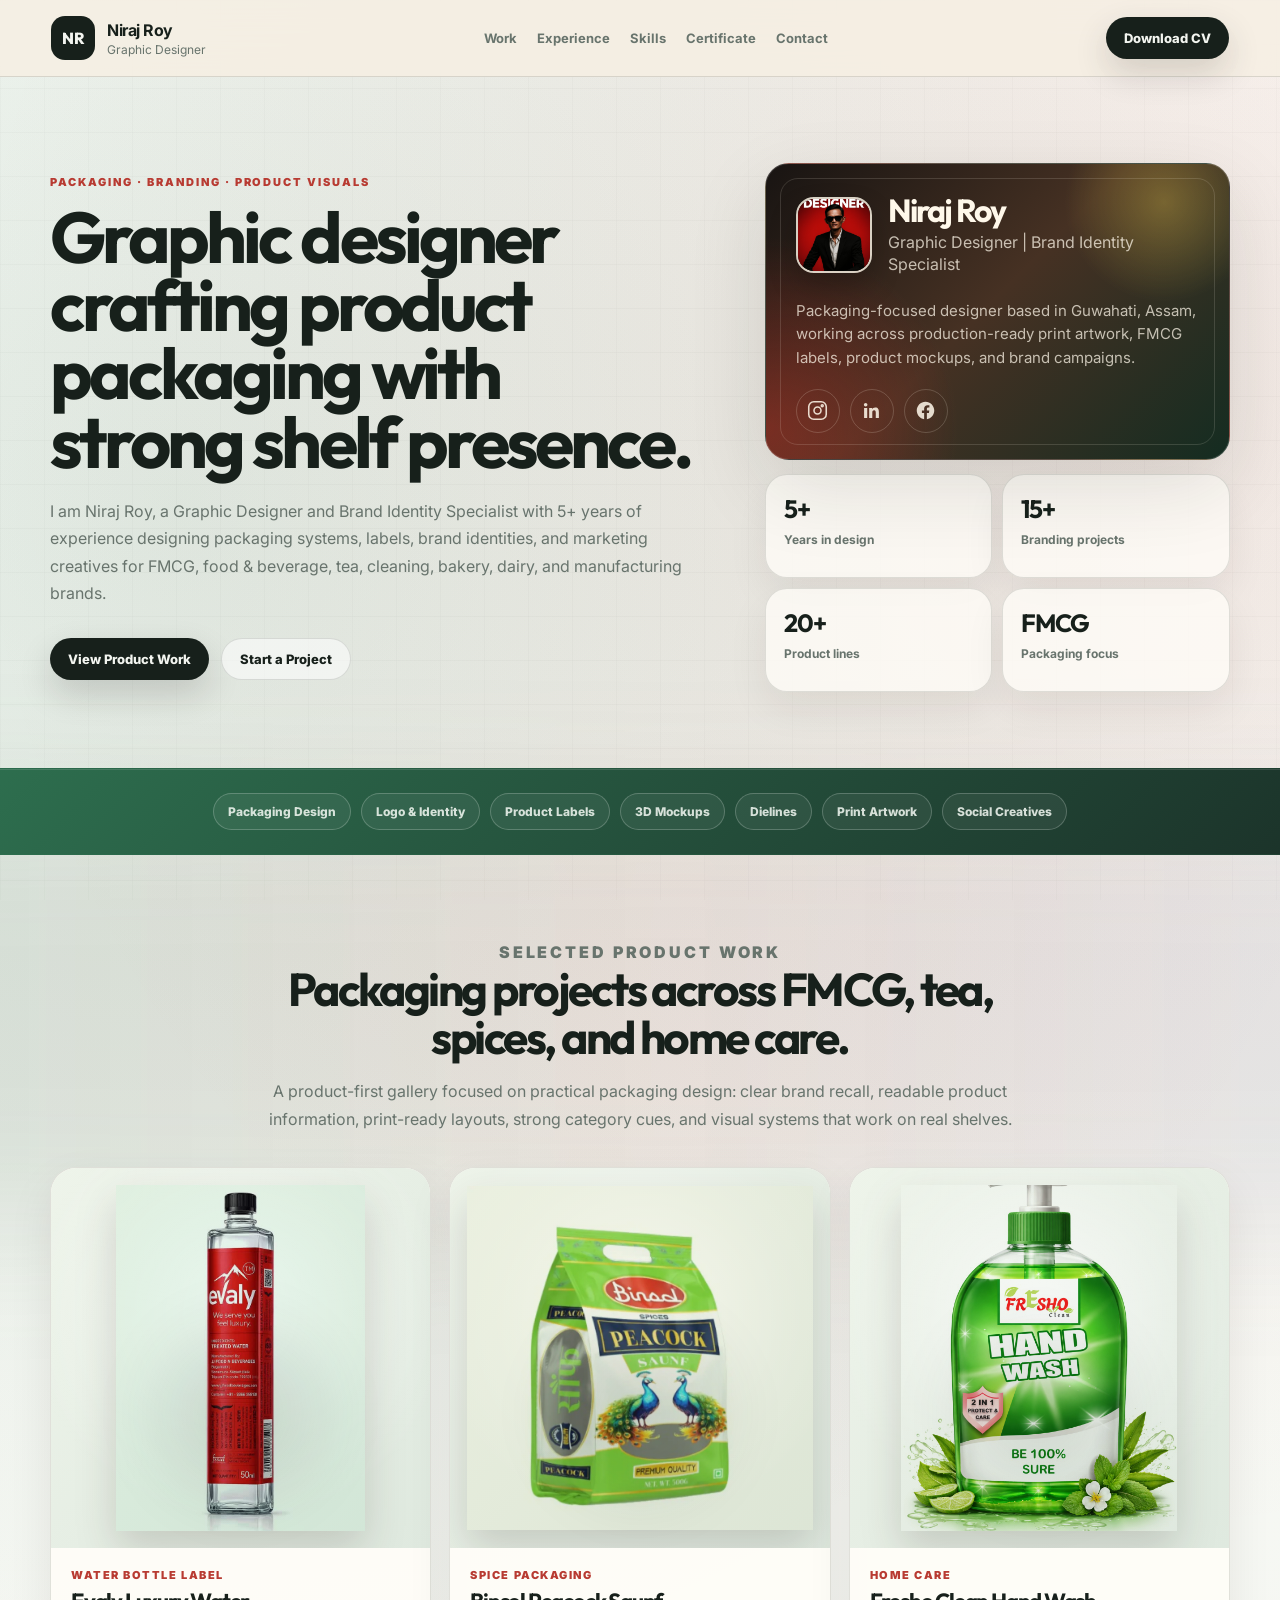
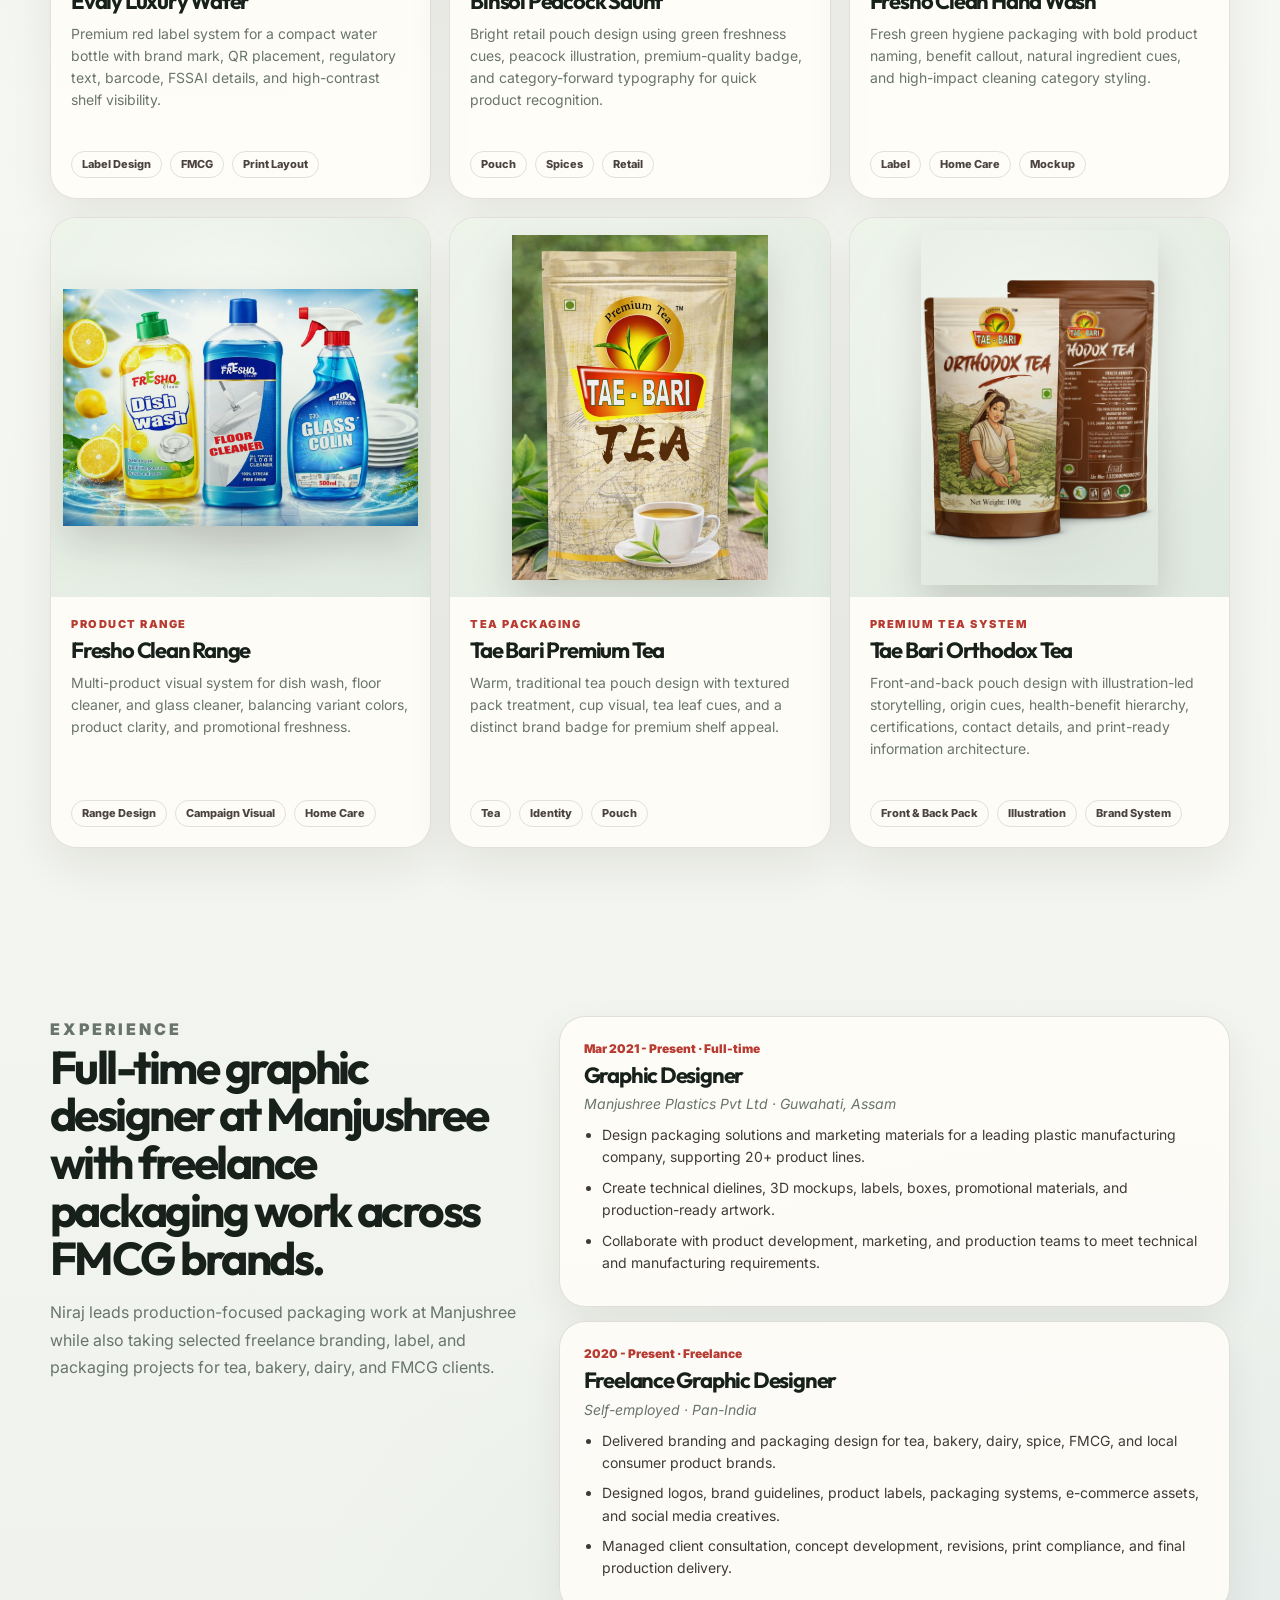
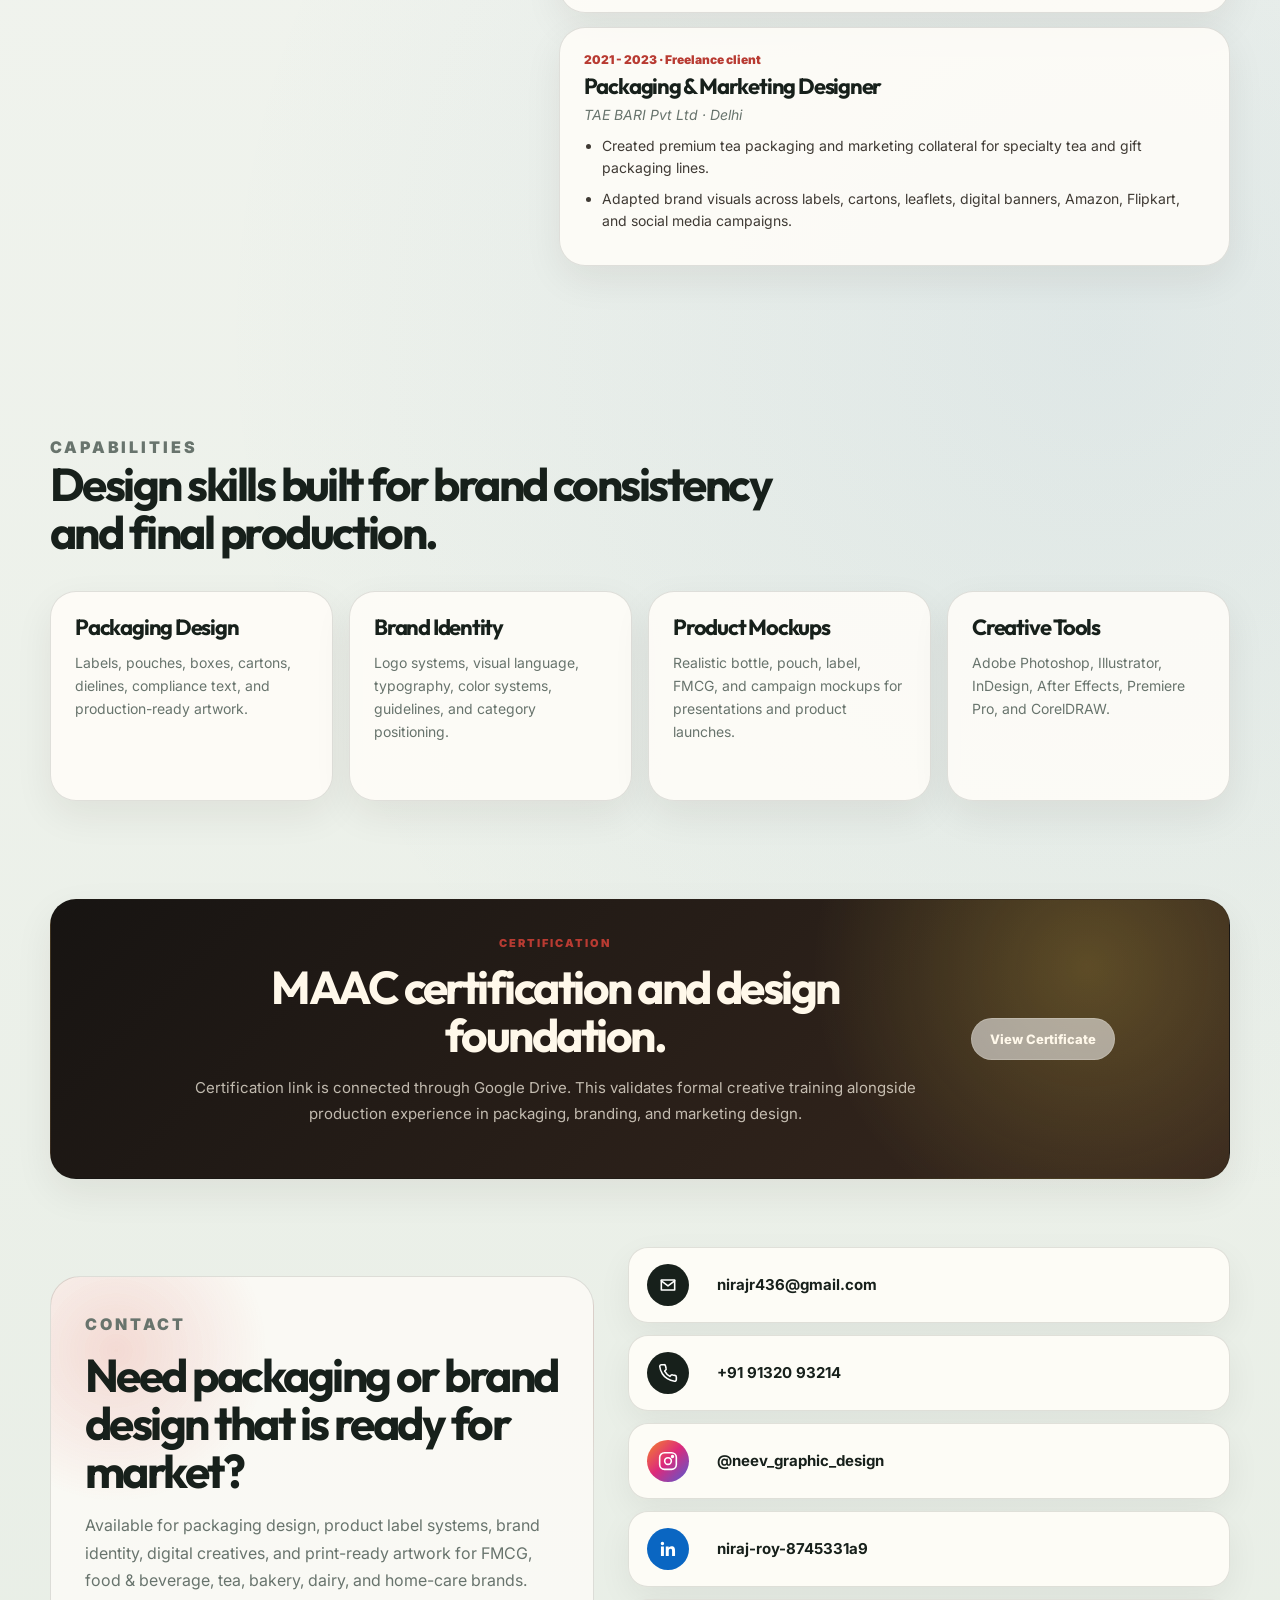
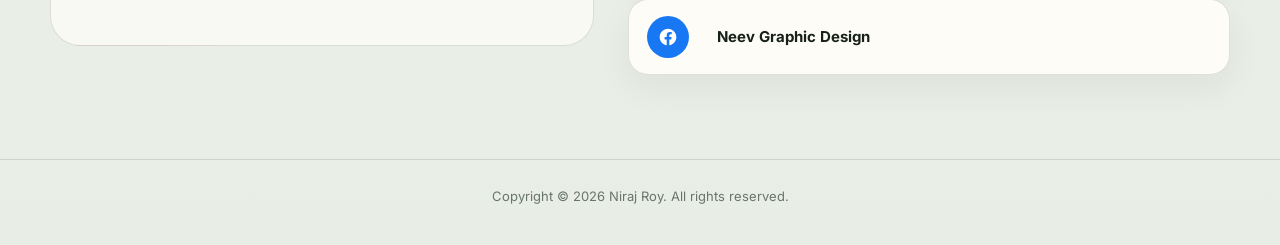
==== index.html @ 6f4f05d2 "Initial portfolio site" ====
<!DOCTYPE html>
<html lang="en">
  <head>
    <meta charset="UTF-8" />
    <meta name="viewport" content="width=device-width, initial-scale=1.0" />
    <meta
      name="description"
      content="Portfolio of Niraj Roy, a graphic designer and brand identity specialist creating packaging, FMCG labels, product mockups, and marketing collateral."
    />
    <title>Niraj Roy | Graphic Designer & Brand Identity Specialist</title>
    <link rel="preconnect" href="https://fonts.googleapis.com" />
    <link rel="preconnect" href="https://fonts.gstatic.com" crossorigin />
    <link
      href="https://fonts.googleapis.com/css2?family=Inter:wght@400;500;600;700;800&family=Outfit:wght@600;700;800&display=swap"
      rel="stylesheet"
    />
    <link rel="stylesheet" href="styles.css" />
  </head>
  <body>
    <header class="site-header">
      <a class="brand" href="#home" aria-label="Niraj Roy home">
        <span>NR</span>
        <div>
          <strong>Niraj Roy</strong>
          <small>Graphic Designer</small>
        </div>
      </a>
      <nav aria-label="Primary navigation">
        <a href="#work">Work</a>
        <a href="#experience">Experience</a>
        <a href="#skills">Skills</a>
        <a href="#certificate">Certificate</a>
        <a href="#contact">Contact</a>
      </nav>
      <a class="header-cta" href="/Niraj_Roy_Resume.pdf" download>Download CV</a>
    </header>

    <main>
      <section id="home" class="hero section-shell">
        <div class="hero-copy reveal">
          <p class="eyebrow">Packaging · Branding · Product Visuals</p>
          <h1>Graphic designer crafting product packaging with strong shelf presence.</h1>
          <p class="hero-text">
            I am Niraj Roy, a Graphic Designer and Brand Identity Specialist with 5+ years of experience designing
            packaging systems, labels, brand identities, and marketing creatives for FMCG, food & beverage, tea,
            cleaning, bakery, dairy, and manufacturing brands.
          </p>
          <div class="hero-actions">
            <a class="primary-btn" href="#work">View Product Work</a>
            <a class="secondary-btn" href="mailto:nirajr436@gmail.com">Start a Project</a>
          </div>
        </div>

        <aside class="hero-panel reveal delay-1" aria-label="Designer summary">
          <div class="profile-card">
            <div class="profile-top">
              <img class="profile-avatar" src="/assets/niraj-roy-profile.jpg" alt="Niraj Roy" />
              <div>
                <h2>Niraj Roy</h2>
                <p>Graphic Designer | Brand Identity Specialist</p>
              </div>
            </div>
            <div class="profile-note">
              Packaging-focused designer based in Guwahati, Assam, working across production-ready print artwork,
              FMCG labels, product mockups, and brand campaigns.
            </div>
            <div class="social-row">
              <a href="https://www.instagram.com/neev_graphic_design/" target="_blank" rel="noreferrer" aria-label="Instagram">
                <svg class="brand-mark instagram-mark" viewBox="0 0 24 24" aria-hidden="true">
                  <path d="M7.8 2h8.4A5.8 5.8 0 0 1 22 7.8v8.4a5.8 5.8 0 0 1-5.8 5.8H7.8A5.8 5.8 0 0 1 2 16.2V7.8A5.8 5.8 0 0 1 7.8 2z" />
                  <circle cx="12" cy="12" r="4" />
                  <circle cx="17.4" cy="6.6" r="1.1" />
                </svg>
              </a>
              <a href="https://linkedin.com/in/niraj-roy-8745331a9" target="_blank" rel="noreferrer" aria-label="LinkedIn">
                <svg class="brand-mark" viewBox="0 0 24 24" aria-hidden="true">
                  <path d="M20.45 20.45h-3.56v-5.57c0-1.33-.02-3.04-1.85-3.04-1.85 0-2.14 1.45-2.14 2.94v5.67H9.34V9h3.42v1.56h.05c.48-.9 1.64-1.85 3.37-1.85 3.61 0 4.27 2.38 4.27 5.47v6.27zM5.32 7.43a2.06 2.06 0 1 1 0-4.12 2.06 2.06 0 0 1 0 4.12zM7.1 20.45H3.53V9H7.1v11.45z" />
                </svg>
              </a>
              <a href="https://www.facebook.com/share/17NuZwbhiG/" target="_blank" rel="noreferrer" aria-label="Facebook">
                <svg class="brand-mark" viewBox="0 0 24 24" aria-hidden="true">
                  <path d="M22 12.06C22 6.51 17.52 2 12 2S2 6.51 2 12.06c0 5.02 3.66 9.18 8.44 9.94v-7.03H7.9v-2.91h2.54V9.84c0-2.52 1.49-3.91 3.77-3.91 1.09 0 2.23.2 2.23.2v2.46h-1.25c-1.23 0-1.62.77-1.62 1.56v1.87h2.76l-.44 2.91h-2.32V22c4.78-.76 8.44-4.92 8.44-9.94z" />
                </svg>
              </a>
            </div>
          </div>
          <div class="metric-grid">
            <div>
              <strong>5+</strong>
              <span>Years in design</span>
            </div>
            <div>
              <strong>15+</strong>
              <span>Branding projects</span>
            </div>
            <div>
              <strong>20+</strong>
              <span>Product lines</span>
            </div>
            <div>
              <strong>FMCG</strong>
              <span>Packaging focus</span>
            </div>
          </div>
        </aside>
      </section>

      <section class="brand-strip">
        <span>Packaging Design</span>
        <span>Logo & Identity</span>
        <span>Product Labels</span>
        <span>3D Mockups</span>
        <span>Dielines</span>
        <span>Print Artwork</span>
        <span>Social Creatives</span>
      </section>

      <section id="work" class="section-shell">
        <div class="section-heading work-heading reveal">
          <p class="eyebrow">Selected Product Work</p>
          <h2>Packaging projects across FMCG, tea, spices, and home care.</h2>
          <p>
            A product-first gallery focused on practical packaging design: clear brand recall, readable product
            information, print-ready layouts, strong category cues, and visual systems that work on real shelves.
          </p>
        </div>

        <div class="work-grid">
          <article class="work-card feature reveal">
            <div class="work-image portrait-image cutout-image">
              <img src="/assets/work/evaly-water-cropped.jpg" alt="Evaly luxury water bottle packaging by Niraj Roy" />
            </div>
            <div class="work-content">
              <p>Water Bottle Label</p>
              <h3>Evaly Luxury Water</h3>
              <span>
                Premium red label system for a compact water bottle with brand mark, QR placement, regulatory text,
                barcode, FSSAI details, and high-contrast shelf visibility.
              </span>
              <div class="tag-row">
                <span>Label Design</span>
                <span>FMCG</span>
                <span>Print Layout</span>
              </div>
            </div>
          </article>

          <article class="work-card reveal delay-1">
            <div class="work-image cutout-image">
              <img src="/assets/work/binsol-peacock-saunf.webp" alt="Binsol Peacock Saunf spice pouch packaging" />
            </div>
            <div class="work-content">
              <p>Spice Packaging</p>
              <h3>Binsol Peacock Saunf</h3>
              <span>
                Bright retail pouch design using green freshness cues, peacock illustration, premium-quality badge,
                and category-forward typography for quick product recognition.
              </span>
              <div class="tag-row">
                <span>Pouch</span>
                <span>Spices</span>
                <span>Retail</span>
              </div>
            </div>
          </article>

          <article class="work-card reveal delay-2">
            <div class="work-image cutout-image">
              <img src="/assets/work/fresho-handwash.jpg" alt="Fresho hand wash packaging label" />
            </div>
            <div class="work-content">
              <p>Home Care</p>
              <h3>Fresho Clean Hand Wash</h3>
              <span>
                Fresh green hygiene packaging with bold product naming, benefit callout, natural ingredient cues,
                and high-impact cleaning category styling.
              </span>
              <div class="tag-row">
                <span>Label</span>
                <span>Home Care</span>
                <span>Mockup</span>
              </div>
            </div>
          </article>

          <article class="work-card landscape reveal">
            <div class="work-image landscape-image cutout-image">
              <img src="/assets/work/fresho-clean-range.jpg" alt="Fresho Clean product range packaging" />
            </div>
            <div class="work-content">
              <p>Product Range</p>
              <h3>Fresho Clean Range</h3>
              <span>
                Multi-product visual system for dish wash, floor cleaner, and glass cleaner, balancing variant colors,
                product clarity, and promotional freshness.
              </span>
              <div class="tag-row">
                <span>Range Design</span>
                <span>Campaign Visual</span>
                <span>Home Care</span>
              </div>
            </div>
          </article>

          <article class="work-card reveal delay-1">
            <div class="work-image">
              <img src="/assets/work/tae-bari-premium-tea.jpg" alt="Tae Bari premium tea packaging" />
            </div>
            <div class="work-content">
              <p>Tea Packaging</p>
              <h3>Tae Bari Premium Tea</h3>
              <span>
                Warm, traditional tea pouch design with textured pack treatment, cup visual, tea leaf cues, and a
                distinct brand badge for premium shelf appeal.
              </span>
              <div class="tag-row">
                <span>Tea</span>
                <span>Identity</span>
                <span>Pouch</span>
              </div>
            </div>
          </article>

          <article class="work-card wide reveal delay-2">
            <div class="work-image landscape-image cutout-image">
              <img src="/assets/work/tae-bari-orthodox-tea.jpg" alt="Tae Bari orthodox tea front and back packaging" />
            </div>
            <div class="work-content">
              <p>Premium Tea System</p>
              <h3>Tae Bari Orthodox Tea</h3>
              <span>
                Front-and-back pouch design with illustration-led storytelling, origin cues, health-benefit hierarchy,
                certifications, contact details, and print-ready information architecture.
              </span>
              <div class="tag-row">
                <span>Front & Back Pack</span>
                <span>Illustration</span>
                <span>Brand System</span>
              </div>
            </div>
          </article>
        </div>
      </section>

      <section id="experience" class="section-shell split-section">
        <div class="section-heading reveal">
          <p class="eyebrow">Experience</p>
          <h2>Full-time graphic designer at Manjushree with freelance packaging work across FMCG brands.</h2>
          <p>
            Niraj leads production-focused packaging work at Manjushree while also taking selected freelance branding,
            label, and packaging projects for tea, bakery, dairy, and FMCG clients.
          </p>
        </div>

        <div class="timeline">
          <article class="timeline-item reveal">
            <div>
              <span>Mar 2021 - Present · Full-time</span>
              <h3>Graphic Designer</h3>
              <p>Manjushree Plastics Pvt Ltd · Guwahati, Assam</p>
            </div>
            <ul>
              <li>Design packaging solutions and marketing materials for a leading plastic manufacturing company, supporting 20+ product lines.</li>
              <li>Create technical dielines, 3D mockups, labels, boxes, promotional materials, and production-ready artwork.</li>
              <li>Collaborate with product development, marketing, and production teams to meet technical and manufacturing requirements.</li>
            </ul>
          </article>

          <article class="timeline-item reveal delay-1">
            <div>
              <span>2020 - Present · Freelance</span>
              <h3>Freelance Graphic Designer</h3>
              <p>Self-employed · Pan-India</p>
            </div>
            <ul>
              <li>Delivered branding and packaging design for tea, bakery, dairy, spice, FMCG, and local consumer product brands.</li>
              <li>Designed logos, brand guidelines, product labels, packaging systems, e-commerce assets, and social media creatives.</li>
              <li>Managed client consultation, concept development, revisions, print compliance, and final production delivery.</li>
            </ul>
          </article>

          <article class="timeline-item reveal delay-2">
            <div>
              <span>2021 - 2023 · Freelance client</span>
              <h3>Packaging & Marketing Designer</h3>
              <p>TAE BARI Pvt Ltd · Delhi</p>
            </div>
            <ul>
              <li>Created premium tea packaging and marketing collateral for specialty tea and gift packaging lines.</li>
              <li>Adapted brand visuals across labels, cartons, leaflets, digital banners, Amazon, Flipkart, and social media campaigns.</li>
            </ul>
          </article>
        </div>
      </section>

      <section id="skills" class="section-shell">
        <div class="section-heading reveal">
          <p class="eyebrow">Capabilities</p>
          <h2>Design skills built for brand consistency and final production.</h2>
        </div>
        <div class="skills-grid">
          <article class="skill-card reveal">
            <h3>Packaging Design</h3>
            <p>Labels, pouches, boxes, cartons, dielines, compliance text, and production-ready artwork.</p>
          </article>
          <article class="skill-card reveal delay-1">
            <h3>Brand Identity</h3>
            <p>Logo systems, visual language, typography, color systems, guidelines, and category positioning.</p>
          </article>
          <article class="skill-card reveal delay-2">
            <h3>Product Mockups</h3>
            <p>Realistic bottle, pouch, label, FMCG, and campaign mockups for presentations and product launches.</p>
          </article>
          <article class="skill-card reveal delay-3">
            <h3>Creative Tools</h3>
            <p>Adobe Photoshop, Illustrator, InDesign, After Effects, Premiere Pro, and CorelDRAW.</p>
          </article>
        </div>
      </section>

      <section id="certificate" class="section-shell certificate-section">
        <div class="certificate-card reveal">
          <div>
            <p class="eyebrow">Certification</p>
            <h2>MAAC certification and design foundation.</h2>
            <p>
              Certification link is connected through Google Drive. This validates formal creative training alongside
              production experience in packaging, branding, and marketing design.
            </p>
          </div>
          <a
            class="secondary-btn"
            href="https://drive.google.com/file/d/1I5Uyq7UAqdPsjzT_pbglVGQ_eW5Av8UI/view?usp=sharing"
            target="_blank"
            rel="noreferrer"
          >
            View Certificate
          </a>
        </div>
      </section>

      <section id="contact" class="contact-section section-shell">
        <div class="contact-copy reveal">
          <p class="eyebrow">Contact</p>
          <h2>Need packaging or brand design that is ready for market?</h2>
          <p>
            Available for packaging design, product label systems, brand identity, digital creatives, and print-ready
            artwork for FMCG, food & beverage, tea, bakery, dairy, and home-care brands.
          </p>
        </div>
        <div class="contact-panel reveal delay-1">
          <a href="mailto:nirajr436@gmail.com">
            <span class="contact-icon" aria-hidden="true">
              <svg viewBox="0 0 24 24">
                <path d="M4 6h16v12H4z" />
                <path d="m4 7 8 6 8-6" />
              </svg>
            </span>
            <strong>nirajr436@gmail.com</strong>
          </a>
          <a href="tel:+919132093214">
            <span class="contact-icon" aria-hidden="true">
              <svg viewBox="0 0 24 24">
                <path d="M22 16.92v3a2 2 0 0 1-2.18 2 19.79 19.79 0 0 1-8.63-3.07 19.5 19.5 0 0 1-6-6A19.79 19.79 0 0 1 2.12 4.2 2 2 0 0 1 4.11 2h3a2 2 0 0 1 2 1.72c.12.91.32 1.8.59 2.65a2 2 0 0 1-.45 2.11L8 9.73a16 16 0 0 0 6.27 6.27l1.25-1.25a2 2 0 0 1 2.11-.45c.85.27 1.74.47 2.65.59A2 2 0 0 1 22 16.92z" />
              </svg>
            </span>
            <strong>+91 91320 93214</strong>
          </a>
          <a href="https://www.instagram.com/neev_graphic_design/" target="_blank" rel="noreferrer">
            <span class="contact-icon instagram-icon" aria-hidden="true">
              <svg class="instagram-mark" viewBox="0 0 24 24">
                <path d="M7.8 2h8.4A5.8 5.8 0 0 1 22 7.8v8.4a5.8 5.8 0 0 1-5.8 5.8H7.8A5.8 5.8 0 0 1 2 16.2V7.8A5.8 5.8 0 0 1 7.8 2z" />
                <circle cx="12" cy="12" r="4" />
                <circle cx="17.4" cy="6.6" r="1.1" />
              </svg>
            </span>
            <strong>@neev_graphic_design</strong>
          </a>
          <a href="https://linkedin.com/in/niraj-roy-8745331a9" target="_blank" rel="noreferrer">
            <span class="contact-icon linkedin-icon" aria-hidden="true">
              <svg viewBox="0 0 24 24">
                <path d="M20.45 20.45h-3.56v-5.57c0-1.33-.02-3.04-1.85-3.04-1.85 0-2.14 1.45-2.14 2.94v5.67H9.34V9h3.42v1.56h.05c.48-.9 1.64-1.85 3.37-1.85 3.61 0 4.27 2.38 4.27 5.47v6.27zM5.32 7.43a2.06 2.06 0 1 1 0-4.12 2.06 2.06 0 0 1 0 4.12zM7.1 20.45H3.53V9H7.1v11.45z" />
              </svg>
            </span>
            <strong>niraj-roy-8745331a9</strong>
          </a>
          <a href="https://www.facebook.com/share/17NuZwbhiG/" target="_blank" rel="noreferrer">
            <span class="contact-icon facebook-icon" aria-hidden="true">
              <svg viewBox="0 0 24 24">
                <path d="M22 12.06C22 6.51 17.52 2 12 2S2 6.51 2 12.06c0 5.02 3.66 9.18 8.44 9.94v-7.03H7.9v-2.91h2.54V9.84c0-2.52 1.49-3.91 3.77-3.91 1.09 0 2.23.2 2.23.2v2.46h-1.25c-1.23 0-1.62.77-1.62 1.56v1.87h2.76l-.44 2.91h-2.32V22c4.78-.76 8.44-4.92 8.44-9.94z" />
              </svg>
            </span>
            <strong>Neev Graphic Design</strong>
          </a>
        </div>
      </section>
    </main>

    <footer>
      <p>Copyright © <span id="year"></span> Niraj Roy. All rights reserved.</p>
    </footer>

    <script src="script.js"></script>
  </body>
</html>
---- styles.css ----
:root {
  --ink: #17201b;
  --muted: #68746d;
  --paper: #f3f5f0;
  --paper-2: #fbfcf8;
  --card: #ffffff;
  --line: rgba(23, 32, 27, 0.13);
  --red: #b83b32;
  --green: #2e6f4f;
  --blue: #2869a6;
  --gold: #b1842d;
  --shadow: 0 28px 80px rgba(23, 32, 27, 0.12);
}

* {
  box-sizing: border-box;
}

html {
  scroll-behavior: smooth;
}

body {
  margin: 0;
  background:
    radial-gradient(circle at 14% 10%, rgba(46, 111, 79, 0.13), transparent 26%),
    radial-gradient(circle at 86% 8%, rgba(184, 59, 50, 0.1), transparent 24%),
    radial-gradient(circle at 86% 70%, rgba(40, 105, 166, 0.08), transparent 24%),
    linear-gradient(180deg, #fbfcf8 0%, var(--paper) 48%, #e8eee6 100%);
  color: var(--ink);
  font-family: Inter, system-ui, -apple-system, BlinkMacSystemFont, "Segoe UI", sans-serif;
  -webkit-font-smoothing: antialiased;
}

body::before {
  content: "";
  position: fixed;
  inset: 0;
  z-index: -1;
  opacity: 0.08;
  background-image:
    linear-gradient(rgba(23, 20, 18, 0.25) 1px, transparent 1px),
    linear-gradient(90deg, rgba(23, 20, 18, 0.2) 1px, transparent 1px);
  background-size: 44px 44px;
}

body::after {
  content: "";
  position: fixed;
  inset: auto -20% -36% -20%;
  z-index: -1;
  height: 46vh;
  background: linear-gradient(90deg, rgba(46, 111, 79, 0.12), rgba(184, 59, 50, 0.08), rgba(40, 105, 166, 0.1));
  filter: blur(70px);
  animation: ambient-shift 14s ease-in-out infinite alternate;
}

a {
  color: inherit;
  text-decoration: none;
}

img {
  display: block;
  max-width: 100%;
}

.site-header {
  position: sticky;
  top: 0;
  z-index: 20;
  display: flex;
  align-items: center;
  justify-content: space-between;
  gap: 22px;
  padding: 16px clamp(18px, 4vw, 54px);
  border-bottom: 1px solid var(--line);
  background: rgba(246, 239, 227, 0.84);
  backdrop-filter: blur(18px);
}

.brand {
  display: inline-flex;
  min-width: 0;
  align-items: center;
  gap: 12px;
}

.brand span {
  display: grid;
  width: 44px;
  height: 44px;
  place-items: center;
  border-radius: 14px;
  background: var(--ink);
  color: var(--paper);
  font-family: Outfit, Inter, sans-serif;
  font-weight: 800;
}

.brand strong,
.brand small {
  display: block;
}

.brand strong {
  letter-spacing: -0.03em;
}

.brand small {
  margin-top: 2px;
  color: var(--muted);
  font-size: 12px;
}

nav {
  display: flex;
  min-width: 0;
  align-items: center;
  justify-content: center;
  gap: 20px;
  color: var(--muted);
  font-size: 13px;
  font-weight: 700;
}

nav a {
  transition: color 180ms ease;
}

nav a:hover {
  color: var(--ink);
}

.header-cta,
.primary-btn,
.secondary-btn {
  display: inline-flex;
  min-height: 42px;
  align-items: center;
  justify-content: center;
  border-radius: 999px;
  padding: 0 18px;
  font-size: 13px;
  font-weight: 800;
  transition: transform 220ms ease, box-shadow 220ms ease, background 220ms ease;
}

.header-cta,
.primary-btn {
  background: var(--ink);
  color: var(--paper);
  box-shadow: 0 14px 34px rgba(23, 20, 18, 0.16);
}

.secondary-btn {
  border: 1px solid var(--line);
  background: rgba(255, 255, 255, 0.55);
}

.header-cta:hover,
.primary-btn:hover,
.secondary-btn:hover {
  transform: translateY(-2px);
  box-shadow: var(--shadow);
}

.section-shell {
  width: min(1180px, calc(100% - 36px));
  margin: 0 auto;
  padding: 84px 0;
}

.hero {
  display: grid;
  grid-template-columns: minmax(0, 1fr) minmax(390px, 0.72fr);
  align-items: center;
  gap: 68px;
  padding-top: 86px;
  padding-bottom: 76px;
}

.eyebrow {
  margin: 0 0 14px;
  color: var(--red);
  font-size: 11px;
  font-weight: 900;
  letter-spacing: 0.18em;
  text-transform: uppercase;
}

h1,
h2,
h3,
p {
  margin-top: 0;
}

h1,
h2,
h3 {
  font-family: Outfit, Inter, sans-serif;
  letter-spacing: -0.055em;
}

h1 {
  max-width: 770px;
  margin-bottom: 22px;
  font-size: clamp(42px, 5.6vw, 76px);
  line-height: 0.95;
}

h2 {
  max-width: 780px;
  margin-bottom: 16px;
  font-size: clamp(29px, 3.6vw, 48px);
  line-height: 1.04;
}

h3 {
  margin-bottom: 10px;
  font-size: 22px;
  line-height: 1.05;
}

.hero-text,
.section-heading p,
.contact-section p {
  max-width: 760px;
  color: var(--muted);
  font-size: 16px;
  line-height: 1.72;
}

.hero-actions {
  display: flex;
  flex-wrap: wrap;
  gap: 12px;
  margin-top: 30px;
}

.hero-panel {
  display: grid;
  max-width: 520px;
  justify-self: end;
  gap: 14px;
}

.profile-card {
  position: relative;
  overflow: hidden;
  border: 1px solid rgba(255, 255, 255, 0.18);
  border-radius: 24px;
  padding: 30px 30px 26px;
  background:
    radial-gradient(circle at 86% 13%, rgba(255, 221, 82, 0.3), transparent 21%),
    radial-gradient(circle at 0% 90%, rgba(207, 52, 40, 0.42), transparent 36%),
    linear-gradient(135deg, #181412 0%, #463123 48%, #142c21 100%);
  color: #fff8ea;
  box-shadow: var(--shadow);
}

.profile-card::after {
  content: "";
  position: absolute;
  inset: 14px;
  border: 1px solid rgba(255, 248, 234, 0.14);
  border-radius: 18px;
  pointer-events: none;
}

.profile-top {
  position: relative;
  z-index: 1;
  display: flex;
  align-items: center;
  gap: 16px;
}

.profile-avatar {
  width: 76px;
  height: 76px;
  flex: none;
  border-radius: 18px;
  border: 2px solid rgba(255, 248, 234, 0.82);
  object-fit: cover;
  object-position: center 18%;
  box-shadow: 0 14px 28px rgba(0, 0, 0, 0.22);
}

.profile-card h2 {
  margin-bottom: 6px;
  font-size: 32px;
  line-height: 1;
}

.profile-card p,
.profile-note {
  color: rgba(255, 248, 234, 0.72);
}

.profile-card p {
  margin-bottom: 0;
  line-height: 1.35;
}

.profile-note {
  position: relative;
  z-index: 1;
  margin-top: 24px;
  max-width: 470px;
  font-size: 15px;
  line-height: 1.55;
}

.social-row {
  position: relative;
  z-index: 1;
  display: flex;
  flex-wrap: wrap;
  gap: 10px;
  margin-top: 20px;
}

.social-row a {
  display: grid;
  width: 44px;
  height: 44px;
  place-items: center;
  border: 1px solid rgba(255, 248, 234, 0.18);
  border-radius: 50%;
  color: rgba(255, 248, 234, 0.86);
  font-size: 13px;
  font-weight: 900;
}

.brand-mark {
  width: 21px;
  height: 21px;
  fill: currentColor;
}

.instagram-mark {
  fill: none;
  stroke: currentColor;
  stroke-linecap: round;
  stroke-linejoin: round;
  stroke-width: 1.8;
}

.metric-grid {
  display: grid;
  grid-template-columns: repeat(2, 1fr);
  gap: 10px;
}

.metric-grid div {
  min-height: 104px;
  border: 1px solid var(--line);
  border-radius: 22px;
  padding: 18px;
  background: rgba(255, 253, 248, 0.78);
  box-shadow: 0 16px 40px rgba(40, 26, 16, 0.07);
}

.metric-grid strong,
.metric-grid span {
  display: block;
}

.metric-grid strong {
  color: var(--ink);
  font-family: Outfit, Inter, sans-serif;
  font-size: 25px;
  letter-spacing: -0.04em;
}

.metric-grid span {
  margin-top: 7px;
  color: var(--muted);
  font-size: 12px;
  font-weight: 700;
  line-height: 1.35;
}

.brand-strip {
  display: flex;
  flex-wrap: wrap;
  justify-content: center;
  gap: 10px;
  overflow: visible;
  border-block: 1px solid rgba(46, 111, 79, 0.18);
  padding: 24px clamp(18px, 4vw, 54px);
  background:
    linear-gradient(135deg, rgba(46, 111, 79, 0.96), rgba(28, 51, 42, 0.96)),
    #244434;
  color: #f7fbf5;
  box-shadow: inset 0 1px 0 rgba(255, 255, 255, 0.12);
}

.brand-strip span {
  white-space: nowrap;
  border: 1px solid rgba(247, 251, 245, 0.22);
  border-radius: 999px;
  padding: 10px 14px;
  background: rgba(255, 255, 255, 0.06);
  color: rgba(247, 251, 245, 0.84);
  font-size: 12px;
  font-weight: 800;
}

.section-heading {
  display: block;
  max-width: 860px;
  margin-bottom: 34px;
}

.section-heading p {
  margin-bottom: 0;
}

.work-heading {
  max-width: 980px;
  margin-right: auto;
  margin-left: auto;
  text-align: center;
}

.work-heading h2,
.work-heading p {
  margin-right: auto;
  margin-left: auto;
}

.work-grid {
  display: grid;
  grid-template-columns: repeat(3, minmax(0, 1fr));
  gap: 18px;
  align-items: stretch;
}

.work-card {
  display: flex;
  min-height: 0;
  flex-direction: column;
  overflow: hidden;
  border: 1px solid var(--line);
  border-radius: 26px;
  background: rgba(255, 253, 248, 0.9);
  box-shadow: 0 18px 45px rgba(40, 26, 16, 0.08);
  transition: transform 260ms ease, box-shadow 260ms ease;
}

.work-card:hover {
  transform: translateY(-8px);
  box-shadow: 0 34px 90px rgba(40, 26, 16, 0.17);
}

.work-card.feature {
  grid-column: auto;
}

.work-card.landscape,
.work-card.wide {
  grid-column: auto;
}

.work-image {
  display: flex;
  aspect-ratio: 1 / 1;
  min-height: 0;
  flex: none;
  align-items: center;
  justify-content: center;
  overflow: hidden;
  background:
    radial-gradient(circle at 50% 38%, rgba(255, 255, 255, 0.72), rgba(255, 255, 255, 0.16) 48%, transparent 70%),
    linear-gradient(135deg, #eef4ea 0%, #dfe9df 100%);
}

.work-image img {
  width: calc(100% - 34px);
  height: calc(100% - 34px);
  object-fit: contain;
  padding: 0;
  filter: drop-shadow(0 18px 20px rgba(40, 26, 16, 0.16));
  transition: transform 460ms ease;
}

.work-card:hover .work-image img {
  transform: scale(1.04) rotate(-0.6deg);
}

.cutout-image img {
  mix-blend-mode: multiply;
}

.cutout-image::after {
  content: "";
  position: absolute;
  inset: 14%;
  z-index: 0;
  border-radius: 50%;
  background: radial-gradient(circle, rgba(23, 32, 27, 0.13), transparent 64%);
  filter: blur(18px);
  transform: translateY(20%);
}

.work-image {
  position: relative;
}

.work-image img {
  position: relative;
  z-index: 1;
}

.portrait-image img {
  object-fit: contain;
}

.landscape-image {
  aspect-ratio: 1 / 1;
}

.landscape-image img {
  width: calc(100% - 24px);
  height: calc(100% - 24px);
  object-fit: contain;
}

.work-content {
  display: flex;
  min-height: 250px;
  flex: 1;
  flex-direction: column;
  padding: 20px;
}

.work-content p {
  margin-bottom: 8px;
  color: var(--red);
  font-size: 11px;
  font-weight: 900;
  letter-spacing: 0.14em;
  text-transform: uppercase;
}

.work-content span {
  display: block;
  color: var(--muted);
  font-size: 14px;
  line-height: 1.58;
}

.tag-row {
  display: flex;
  flex-wrap: wrap;
  gap: 8px;
  margin-top: auto;
  padding-top: 16px;
}

.tag-row span {
  border: 1px solid var(--line);
  border-radius: 999px;
  padding: 7px 10px;
  color: #4b443e;
  font-size: 11px;
  font-weight: 800;
  line-height: 1;
}

.inline-link {
  display: inline-flex;
  margin-top: 14px;
  color: var(--red);
  font-size: 13px;
  font-weight: 900;
}

.split-section {
  display: grid;
  grid-template-columns: 0.82fr 1.18fr;
  gap: 42px;
}

.split-section .section-heading {
  display: block;
  margin-bottom: 0;
}

.timeline {
  display: grid;
  gap: 14px;
}

.timeline-item,
.skill-card,
.certificate-card {
  border: 1px solid var(--line);
  border-radius: 26px;
  background: rgba(255, 253, 248, 0.86);
  padding: 24px;
  box-shadow: 0 14px 38px rgba(40, 26, 16, 0.07);
}

.timeline-item > div {
  display: flex;
  flex-wrap: wrap;
  align-items: baseline;
  justify-content: space-between;
  gap: 8px 18px;
}

.timeline-item span {
  color: var(--red);
  font-size: 12px;
  font-weight: 900;
}

.timeline-item h3 {
  flex-basis: 100%;
  margin-bottom: 0;
}

.timeline-item p {
  margin-bottom: 12px;
  color: var(--muted);
  font-size: 14px;
  font-style: italic;
}

.timeline-item ul {
  margin: 0;
  padding-left: 18px;
}

.timeline-item li {
  margin-bottom: 8px;
  color: #3f3a34;
  font-size: 14px;
  line-height: 1.6;
}

.skills-grid {
  display: grid;
  grid-template-columns: repeat(4, 1fr);
  gap: 16px;
}

.skill-card {
  min-height: 210px;
  transition: transform 220ms ease, background 220ms ease;
}

.skill-card:hover {
  transform: translateY(-5px);
  background: #fff;
}

.skill-card h3 {
  margin-bottom: 12px;
}

.skill-card p {
  margin: 0;
  color: var(--muted);
  font-size: 14px;
  line-height: 1.65;
}

.certificate-section {
  padding-top: 14px;
  padding-bottom: 34px;
}

.certificate-card {
  display: flex;
  align-items: center;
  justify-content: center;
  gap: 26px;
  min-height: 280px;
  text-align: center;
  background:
    radial-gradient(circle at 88% 24%, rgba(255, 221, 82, 0.22), transparent 26%),
    linear-gradient(135deg, #171412, #38281e);
  color: #fff8ea;
}

.certificate-card p:not(.eyebrow) {
  margin-right: auto;
  margin-left: auto;
  max-width: 740px;
  color: rgba(255, 248, 234, 0.72);
  font-size: 15px;
  line-height: 1.72;
}

.certificate-card .secondary-btn {
  flex: none;
  border-color: rgba(255, 248, 234, 0.2);
  color: #fff8ea;
}

.contact-section {
  display: grid;
  grid-template-columns: 0.95fr 1.05fr;
  align-items: center;
  gap: 34px;
  padding-top: 34px;
}

.contact-copy {
  border-radius: 30px;
  padding: 34px;
  background:
    radial-gradient(circle at 12% 20%, rgba(207, 52, 40, 0.16), transparent 27%),
    rgba(255, 253, 248, 0.74);
  border: 1px solid var(--line);
}

.contact-panel {
  display: grid;
  gap: 12px;
}

.contact-panel a {
  display: grid;
  grid-template-columns: 54px minmax(0, 1fr);
  gap: 16px;
  align-items: center;
  border: 1px solid var(--line);
  border-radius: 20px;
  background: rgba(255, 253, 248, 0.9);
  padding: 16px 18px;
  box-shadow: 0 12px 34px rgba(40, 26, 16, 0.06);
  transition: transform 220ms ease, background 220ms ease;
}

.contact-panel a:hover {
  transform: translateX(6px);
  background: #fff;
}

.contact-icon {
  display: grid;
  width: 42px;
  height: 42px;
  place-items: center;
  border-radius: 50%;
  background: var(--ink);
  color: #fff;
}

.contact-icon svg {
  width: 20px;
  height: 20px;
  fill: none;
  stroke: currentColor;
  stroke-linecap: round;
  stroke-linejoin: round;
  stroke-width: 1.9;
}

.contact-icon .instagram-mark {
  fill: none;
  stroke: currentColor;
}

.instagram-icon {
  background: linear-gradient(135deg, #f58529, #dd2a7b 48%, #515bd4);
}

.linkedin-icon {
  background: #0a66c2;
}

.facebook-icon {
  background: #1877f2;
}

.facebook-icon svg {
  fill: currentColor;
  stroke: none;
}

.linkedin-icon svg {
  fill: currentColor;
  stroke: none;
}

.contact-panel strong {
  overflow-wrap: anywhere;
  font-size: 15px;
}

footer {
  border-top: 1px solid var(--line);
  padding: 28px 18px;
  color: var(--muted);
  font-size: 13px;
  text-align: center;
}

.reveal {
  animation: rise-in 640ms ease both;
}

.reveal.is-visible {
  opacity: 1;
  transform: translateY(0);
}

.delay-1 {
  animation-delay: 100ms;
}

.delay-2 {
  animation-delay: 180ms;
}

.delay-3 {
  animation-delay: 260ms;
}

@keyframes rise-in {
  from {
    opacity: 0;
    transform: translateY(22px);
  }

  to {
    opacity: 1;
    transform: translateY(0);
  }
}

@keyframes ambient-shift {
  from {
    transform: translate3d(-4%, 0, 0) scale(1);
  }

  to {
    transform: translate3d(4%, -5%, 0) scale(1.08);
  }
}

@media (max-width: 1060px) {
  nav {
    display: none;
  }

  .hero,
  .split-section,
  .contact-section {
    grid-template-columns: 1fr;
  }

  .hero {
    align-items: start;
  }

  .hero-panel {
    max-width: none;
    justify-self: stretch;
  }

  .section-heading {
    grid-template-columns: 1fr;
    gap: 14px;
  }

  .metric-grid,
  .skills-grid {
    grid-template-columns: repeat(2, 1fr);
  }

  .work-grid {
    grid-template-columns: repeat(2, minmax(0, 1fr));
  }
}

@media (max-width: 680px) {
  .site-header {
    align-items: center;
    gap: 12px;
  }

  .header-cta {
    display: none;
  }

  .section-shell {
    width: min(100% - 28px, 1180px);
    padding: 64px 0;
  }

  h1 {
    font-size: clamp(34px, 11vw, 42px);
    line-height: 1;
  }

  h2 {
    font-size: clamp(27px, 8vw, 32px);
  }

  .hero {
    min-height: auto;
    padding-top: 54px;
  }

  .metric-grid,
  .skills-grid {
    grid-template-columns: 1fr;
  }

  .work-grid {
    grid-template-columns: minmax(0, 1fr);
  }

  .work-card,
  .work-card.feature,
  .work-card.landscape,
  .work-card.wide {
    grid-column: auto;
  }

  .work-image,
  .landscape-image {
    aspect-ratio: 1 / 1;
  }

  .certificate-card {
    align-items: center;
    flex-direction: column;
  }

  .contact-copy {
    padding: 24px;
  }

  .contact-panel a {
    grid-template-columns: 48px minmax(0, 1fr);
    gap: 12px;
  }
}
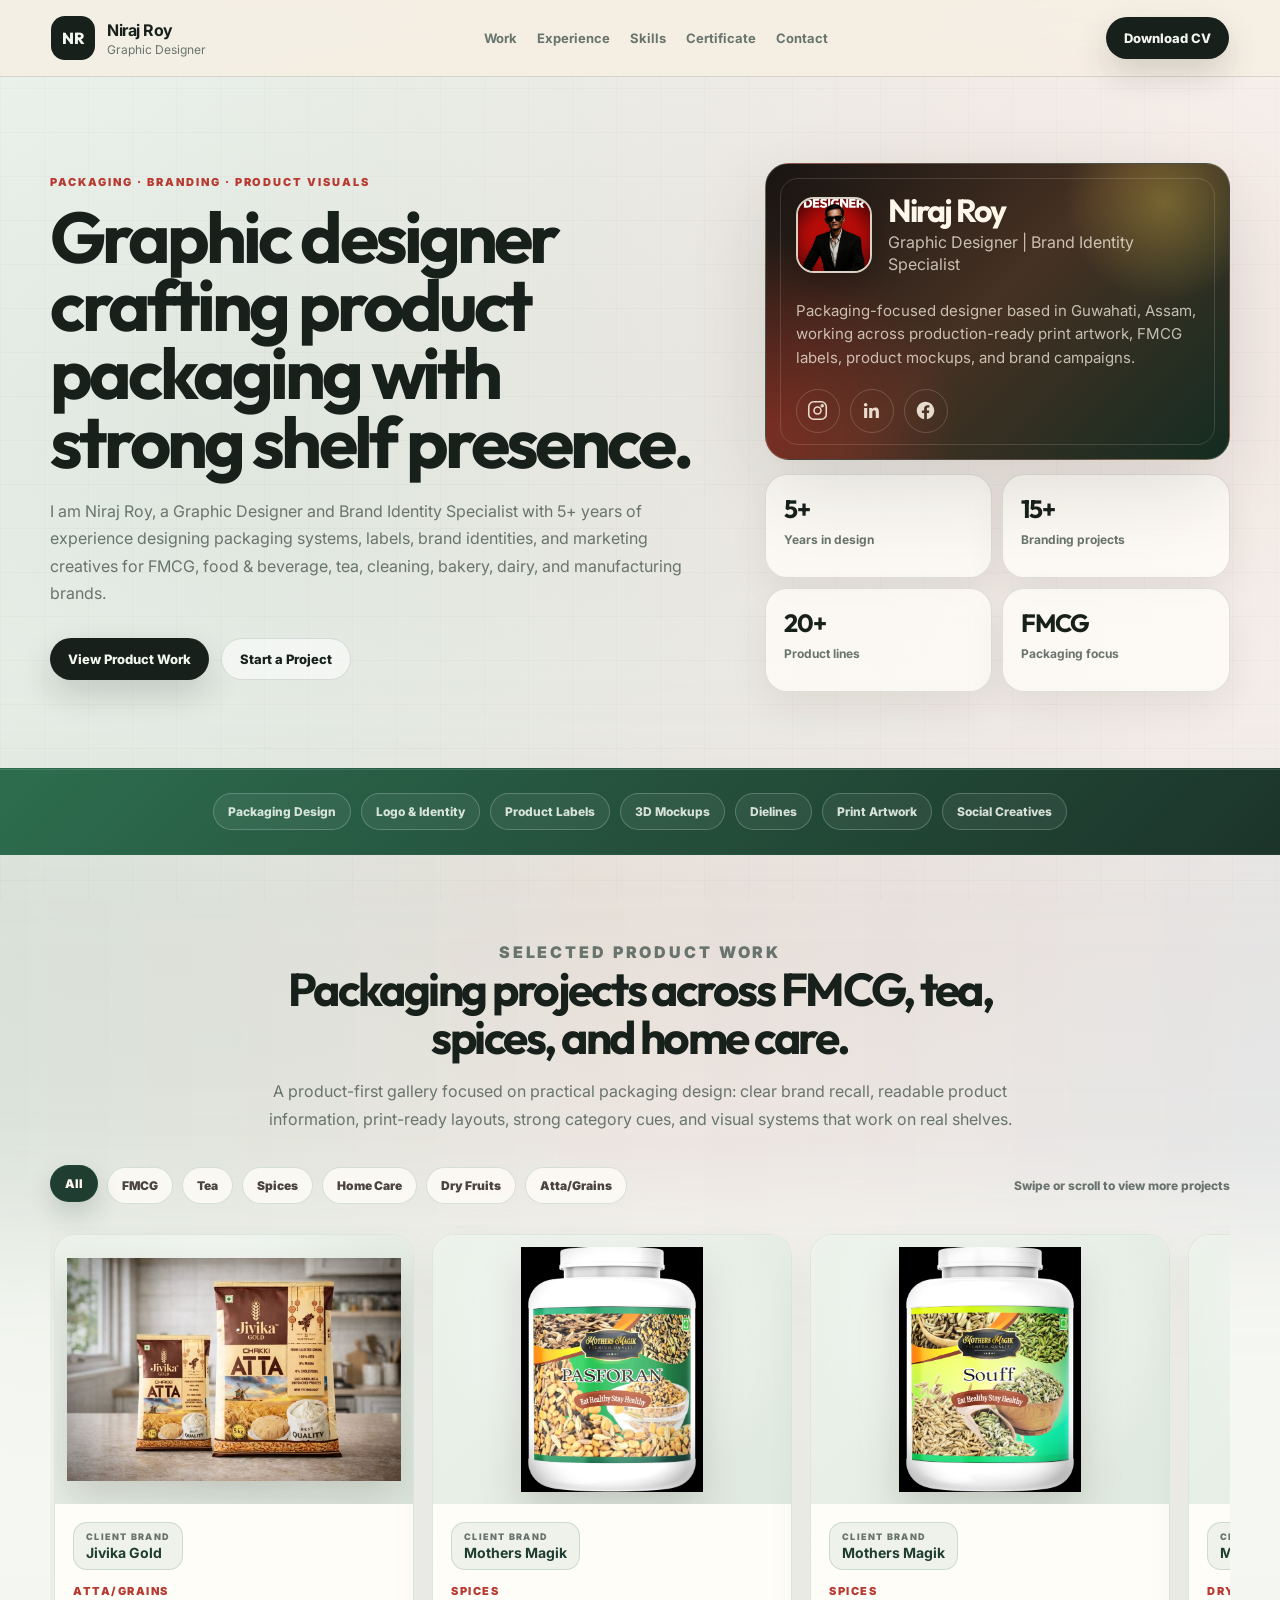
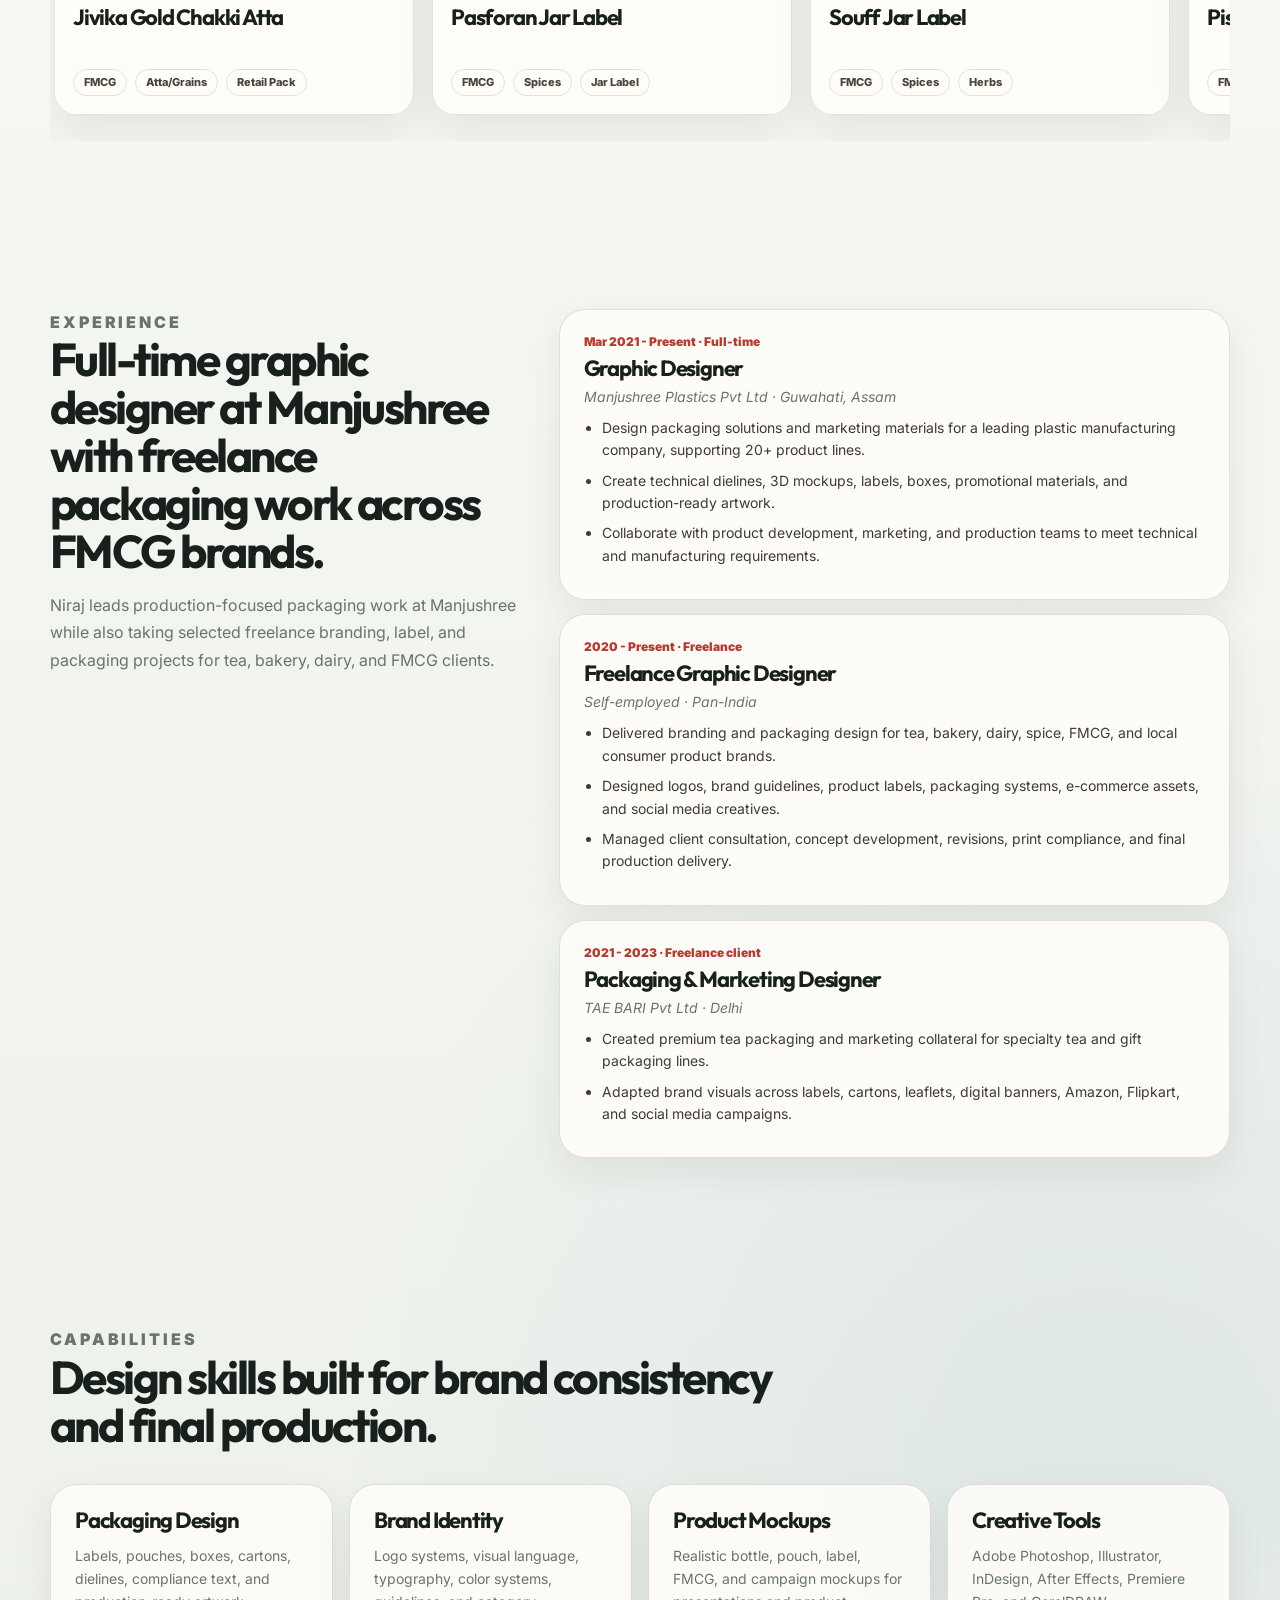
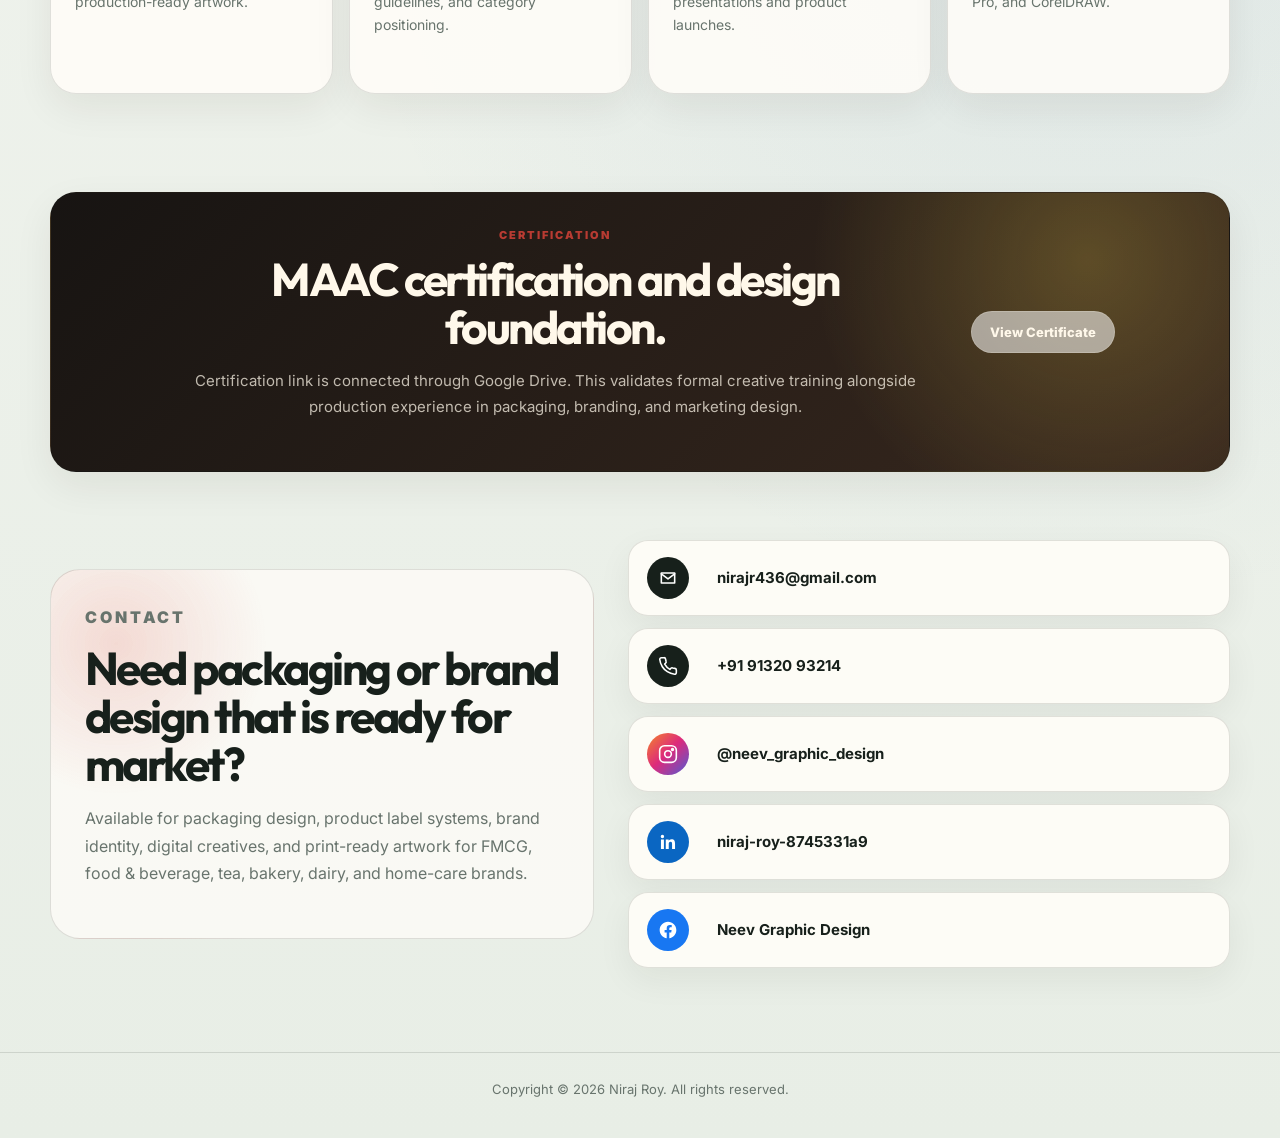
==== commit 8cd339ce: "Redesign product work gallery" ====
--- a/index.html
+++ b/index.html
@@ -7,7 +7,19 @@
       name="description"
       content="Portfolio of Niraj Roy, a graphic designer and brand identity specialist creating packaging, FMCG labels, product mockups, and marketing collateral."
     />
+    <meta name="author" content="Niraj Roy" />
+    <meta property="og:title" content="Niraj Roy | Graphic Designer & Brand Identity Specialist" />
+    <meta
+      property="og:description"
+      content="Portfolio of Niraj Roy, a packaging-focused graphic designer creating FMCG labels, product mockups, and brand identity systems."
+    />
+    <meta property="og:type" content="website" />
+    <meta property="og:image" content="/assets/niraj-roy-profile.jpg" />
+    <meta name="twitter:card" content="summary_large_image" />
+    <meta name="twitter:image" content="/assets/niraj-roy-profile.jpg" />
     <title>Niraj Roy | Graphic Designer & Brand Identity Specialist</title>
+    <link rel="icon" type="image/jpeg" href="/assets/niraj-roy-profile.jpg?v=2" />
+    <link rel="apple-touch-icon" href="/assets/niraj-roy-profile.jpg?v=2" />
     <link rel="preconnect" href="https://fonts.googleapis.com" />
     <link rel="preconnect" href="https://fonts.gstatic.com" crossorigin />
     <link
@@ -125,122 +137,44 @@
           </p>
         </div>
 
-        <div class="work-grid">
-          <article class="work-card feature reveal">
-            <div class="work-image portrait-image cutout-image">
-              <img src="/assets/work/evaly-water-cropped.jpg" alt="Evaly luxury water bottle packaging by Niraj Roy" />
-            </div>
-            <div class="work-content">
-              <p>Water Bottle Label</p>
-              <h3>Evaly Luxury Water</h3>
-              <span>
-                Premium red label system for a compact water bottle with brand mark, QR placement, regulatory text,
-                barcode, FSSAI details, and high-contrast shelf visibility.
-              </span>
-              <div class="tag-row">
-                <span>Label Design</span>
-                <span>FMCG</span>
-                <span>Print Layout</span>
-              </div>
-            </div>
-          </article>
-
-          <article class="work-card reveal delay-1">
-            <div class="work-image cutout-image">
-              <img src="/assets/work/binsol-peacock-saunf.webp" alt="Binsol Peacock Saunf spice pouch packaging" />
-            </div>
-            <div class="work-content">
-              <p>Spice Packaging</p>
-              <h3>Binsol Peacock Saunf</h3>
-              <span>
-                Bright retail pouch design using green freshness cues, peacock illustration, premium-quality badge,
-                and category-forward typography for quick product recognition.
-              </span>
-              <div class="tag-row">
-                <span>Pouch</span>
-                <span>Spices</span>
-                <span>Retail</span>
-              </div>
-            </div>
-          </article>
-
-          <article class="work-card reveal delay-2">
-            <div class="work-image cutout-image">
-              <img src="/assets/work/fresho-handwash.jpg" alt="Fresho hand wash packaging label" />
-            </div>
-            <div class="work-content">
-              <p>Home Care</p>
-              <h3>Fresho Clean Hand Wash</h3>
-              <span>
-                Fresh green hygiene packaging with bold product naming, benefit callout, natural ingredient cues,
-                and high-impact cleaning category styling.
-              </span>
-              <div class="tag-row">
-                <span>Label</span>
-                <span>Home Care</span>
-                <span>Mockup</span>
-              </div>
-            </div>
-          </article>
-
-          <article class="work-card landscape reveal">
-            <div class="work-image landscape-image cutout-image">
-              <img src="/assets/work/fresho-clean-range.jpg" alt="Fresho Clean product range packaging" />
-            </div>
-            <div class="work-content">
-              <p>Product Range</p>
-              <h3>Fresho Clean Range</h3>
-              <span>
-                Multi-product visual system for dish wash, floor cleaner, and glass cleaner, balancing variant colors,
-                product clarity, and promotional freshness.
-              </span>
-              <div class="tag-row">
-                <span>Range Design</span>
-                <span>Campaign Visual</span>
-                <span>Home Care</span>
-              </div>
-            </div>
-          </article>
-
-          <article class="work-card reveal delay-1">
-            <div class="work-image">
-              <img src="/assets/work/tae-bari-premium-tea.jpg" alt="Tae Bari premium tea packaging" />
-            </div>
-            <div class="work-content">
-              <p>Tea Packaging</p>
-              <h3>Tae Bari Premium Tea</h3>
-              <span>
-                Warm, traditional tea pouch design with textured pack treatment, cup visual, tea leaf cues, and a
-                distinct brand badge for premium shelf appeal.
-              </span>
-              <div class="tag-row">
-                <span>Tea</span>
-                <span>Identity</span>
-                <span>Pouch</span>
-              </div>
-            </div>
-          </article>
-
-          <article class="work-card wide reveal delay-2">
-            <div class="work-image landscape-image cutout-image">
-              <img src="/assets/work/tae-bari-orthodox-tea.jpg" alt="Tae Bari orthodox tea front and back packaging" />
-            </div>
-            <div class="work-content">
-              <p>Premium Tea System</p>
-              <h3>Tae Bari Orthodox Tea</h3>
-              <span>
-                Front-and-back pouch design with illustration-led storytelling, origin cues, health-benefit hierarchy,
-                certifications, contact details, and print-ready information architecture.
-              </span>
-              <div class="tag-row">
-                <span>Front & Back Pack</span>
-                <span>Illustration</span>
-                <span>Brand System</span>
-              </div>
-            </div>
-          </article>
-        </div>
-      </section>
+        <div class="work-toolbar reveal">
+          <div class="filter-bar" id="workFilters" aria-label="Filter packaging projects"></div>
+          <span class="gallery-hint">Swipe or scroll to view more projects</span>
+        </div>
+
+        <div class="work-gallery" id="workGallery" aria-live="polite"></div>
+      </section>
+
+      <div class="project-modal" id="projectModal" role="dialog" aria-modal="true" aria-labelledby="modalTitle" hidden>
+        <div class="project-modal-backdrop" data-modal-close></div>
+        <div class="project-dialog">
+          <button class="modal-close" type="button" aria-label="Close project details" data-modal-close>
+            <span></span>
+            <span></span>
+          </button>
+          <div class="project-detail-media">
+            <img id="modalImage" src="" alt="" />
+          </div>
+          <div class="project-detail-copy">
+            <div class="client-badge modal-brand">
+              <small>Client Brand</small>
+              <strong id="modalClient"></strong>
+            </div>
+            <p class="eyebrow" id="modalCategory"></p>
+            <h2 id="modalTitle"></h2>
+            <p id="modalDescription"></p>
+            <div class="detail-block">
+              <h3>Design Challenge</h3>
+              <p id="modalChallenge"></p>
+            </div>
+            <div class="detail-block">
+              <h3>Tools Used</h3>
+              <div class="tag-row" id="modalTools"></div>
+            </div>
+            <button class="primary-btn modal-cta" type="button" data-modal-more>View More Work</button>
+          </div>
+        </div>
+      </div>
 
       <section id="experience" class="section-shell split-section">
         <div class="section-heading reveal">
--- a/styles.css
+++ b/styles.css
@@ -139,7 +139,10 @@
   min-height: 42px;
   align-items: center;
   justify-content: center;
+  border: 0;
   border-radius: 999px;
+  cursor: pointer;
+  font: inherit;
   padding: 0 18px;
   font-size: 13px;
   font-weight: 800;
@@ -432,113 +435,153 @@
   margin-left: auto;
 }
 
-.work-grid {
-  display: grid;
-  grid-template-columns: repeat(3, minmax(0, 1fr));
+.work-toolbar {
+  display: flex;
+  align-items: center;
+  justify-content: space-between;
+  gap: 16px;
+  margin-bottom: 22px;
+}
+
+.filter-bar {
+  display: flex;
+  flex-wrap: wrap;
+  gap: 9px;
+}
+
+.filter-btn {
+  border: 1px solid rgba(46, 111, 79, 0.18);
+  border-radius: 999px;
+  background: rgba(255, 253, 248, 0.78);
+  color: #4b443e;
+  cursor: pointer;
+  font: inherit;
+  font-size: 12px;
+  font-weight: 900;
+  padding: 10px 14px;
+  transition: transform 180ms ease, background 180ms ease, color 180ms ease, box-shadow 180ms ease;
+}
+
+.filter-btn:hover,
+.filter-btn.is-active {
+  transform: translateY(-2px);
+  background: #1f3d31;
+  color: #fff8ea;
+  box-shadow: 0 12px 26px rgba(31, 61, 49, 0.18);
+}
+
+.gallery-hint {
+  flex: none;
+  color: var(--muted);
+  font-size: 12px;
+  font-weight: 800;
+}
+
+.work-gallery {
+  display: flex;
   gap: 18px;
-  align-items: stretch;
+  overflow-x: auto;
+  overscroll-behavior-x: contain;
+  padding: 8px 4px 26px;
+  scroll-padding-inline: 4px;
+  scroll-snap-type: x mandatory;
+  scrollbar-color: rgba(46, 111, 79, 0.42) rgba(46, 111, 79, 0.08);
+}
+
+.work-gallery::-webkit-scrollbar {
+  height: 10px;
+}
+
+.work-gallery::-webkit-scrollbar-track {
+  border-radius: 999px;
+  background: rgba(46, 111, 79, 0.08);
+}
+
+.work-gallery::-webkit-scrollbar-thumb {
+  border-radius: 999px;
+  background: rgba(46, 111, 79, 0.38);
 }
 
 .work-card {
-  display: flex;
+  flex: 0 0 min(360px, 86vw);
   min-height: 0;
-  flex-direction: column;
   overflow: hidden;
-  border: 1px solid var(--line);
-  border-radius: 26px;
-  background: rgba(255, 253, 248, 0.9);
+  border: 1px solid rgba(46, 111, 79, 0.16);
+  border-radius: 22px;
+  background: rgba(255, 253, 248, 0.92);
   box-shadow: 0 18px 45px rgba(40, 26, 16, 0.08);
-  transition: transform 260ms ease, box-shadow 260ms ease;
+  scroll-snap-align: start;
+  transition: transform 260ms ease, box-shadow 260ms ease, border-color 260ms ease;
 }
 
 .work-card:hover {
   transform: translateY(-8px);
+  border-color: rgba(46, 111, 79, 0.28);
   box-shadow: 0 34px 90px rgba(40, 26, 16, 0.17);
 }
 
-.work-card.feature {
-  grid-column: auto;
-}
-
-.work-card.landscape,
-.work-card.wide {
-  grid-column: auto;
+.work-card-button {
+  display: flex;
+  width: 100%;
+  height: 100%;
+  flex-direction: column;
+  border: 0;
+  background: transparent;
+  color: inherit;
+  cursor: pointer;
+  font: inherit;
+  padding: 0;
+  text-align: left;
 }
 
 .work-image {
-  display: flex;
-  aspect-ratio: 1 / 1;
+  position: relative;
+  display: flex;
+  aspect-ratio: 4 / 3;
   min-height: 0;
   flex: none;
   align-items: center;
   justify-content: center;
   overflow: hidden;
   background:
-    radial-gradient(circle at 50% 38%, rgba(255, 255, 255, 0.72), rgba(255, 255, 255, 0.16) 48%, transparent 70%),
-    linear-gradient(135deg, #eef4ea 0%, #dfe9df 100%);
-}
-
-.work-image img {
-  width: calc(100% - 34px);
-  height: calc(100% - 34px);
-  object-fit: contain;
-  padding: 0;
-  filter: drop-shadow(0 18px 20px rgba(40, 26, 16, 0.16));
-  transition: transform 460ms ease;
-}
-
-.work-card:hover .work-image img {
-  transform: scale(1.04) rotate(-0.6deg);
-}
-
-.cutout-image img {
-  mix-blend-mode: multiply;
-}
-
-.cutout-image::after {
+    radial-gradient(circle at 50% 38%, rgba(255, 255, 255, 0.82), rgba(255, 255, 255, 0.18) 50%, transparent 72%),
+    linear-gradient(135deg, #edf3ec 0%, #dfe9df 100%);
+}
+
+.work-image::after {
   content: "";
   position: absolute;
-  inset: 14%;
-  z-index: 0;
+  inset: auto 14% 10%;
+  height: 24%;
   border-radius: 50%;
   background: radial-gradient(circle, rgba(23, 32, 27, 0.13), transparent 64%);
   filter: blur(18px);
-  transform: translateY(20%);
-}
-
-.work-image {
-  position: relative;
 }
 
 .work-image img {
   position: relative;
   z-index: 1;
-}
-
-.portrait-image img {
-  object-fit: contain;
-}
-
-.landscape-image {
-  aspect-ratio: 1 / 1;
-}
-
-.landscape-image img {
   width: calc(100% - 24px);
   height: calc(100% - 24px);
   object-fit: contain;
+  filter: drop-shadow(0 18px 20px rgba(40, 26, 16, 0.16));
+  transition: transform 460ms ease;
+}
+
+.work-card:hover .work-image img {
+  transform: scale(1.04) rotate(-0.6deg);
 }
 
 .work-content {
   display: flex;
-  min-height: 250px;
+  min-height: 210px;
   flex: 1;
   flex-direction: column;
-  padding: 20px;
+  padding: 18px;
 }
 
 .work-content p {
-  margin-bottom: 8px;
+  margin: 14px 0 8px;
   color: var(--red);
   font-size: 11px;
   font-weight: 900;
@@ -546,11 +589,32 @@
   text-transform: uppercase;
 }
 
-.work-content span {
-  display: block;
+.client-badge {
+  display: inline-flex;
+  width: fit-content;
+  max-width: 100%;
+  flex-direction: column;
+  gap: 4px;
+  border: 1px solid rgba(46, 111, 79, 0.18);
+  border-radius: 14px;
+  background: rgba(46, 111, 79, 0.08);
+  padding: 9px 12px;
+}
+
+.client-badge small {
   color: var(--muted);
+  font-size: 9px;
+  font-weight: 900;
+  letter-spacing: 0.14em;
+  line-height: 1;
+  text-transform: uppercase;
+}
+
+.client-badge strong {
+  overflow-wrap: anywhere;
+  color: #1f3d31;
   font-size: 14px;
-  line-height: 1.58;
+  line-height: 1.1;
 }
 
 .tag-row {
@@ -577,6 +641,141 @@
   color: var(--red);
   font-size: 13px;
   font-weight: 900;
+}
+
+.project-modal {
+  position: fixed;
+  inset: 0;
+  z-index: 100;
+  display: grid;
+  place-items: center;
+  padding: clamp(14px, 3vw, 34px);
+  opacity: 0;
+  transition: opacity 220ms ease;
+}
+
+.project-modal[hidden] {
+  display: none;
+}
+
+.project-modal.is-open {
+  opacity: 1;
+}
+
+.project-modal-backdrop {
+  position: absolute;
+  inset: 0;
+  background: rgba(11, 18, 15, 0.76);
+  backdrop-filter: blur(16px);
+}
+
+.project-dialog {
+  position: relative;
+  z-index: 1;
+  display: grid;
+  width: min(1120px, 100%);
+  max-height: min(820px, 92vh);
+  grid-template-columns: minmax(0, 1.05fr) minmax(340px, 0.95fr);
+  overflow: hidden;
+  border: 1px solid rgba(255, 248, 234, 0.22);
+  border-radius: 26px;
+  background:
+    radial-gradient(circle at 16% 14%, rgba(255, 221, 82, 0.14), transparent 30%),
+    linear-gradient(135deg, #f9f6ee, #edf3ec);
+  box-shadow: 0 32px 110px rgba(0, 0, 0, 0.34);
+  transform: translateY(18px) scale(0.98);
+  transition: transform 220ms ease;
+}
+
+.project-modal.is-open .project-dialog {
+  transform: translateY(0) scale(1);
+}
+
+.modal-close {
+  position: absolute;
+  top: 18px;
+  right: 18px;
+  z-index: 3;
+  display: grid;
+  width: 44px;
+  height: 44px;
+  place-items: center;
+  border: 1px solid rgba(31, 61, 49, 0.16);
+  border-radius: 50%;
+  background: rgba(255, 253, 248, 0.88);
+  cursor: pointer;
+}
+
+.modal-close span {
+  position: absolute;
+  width: 18px;
+  height: 2px;
+  border-radius: 99px;
+  background: #1f3d31;
+}
+
+.modal-close span:first-child {
+  transform: rotate(45deg);
+}
+
+.modal-close span:last-child {
+  transform: rotate(-45deg);
+}
+
+.project-detail-media {
+  display: flex;
+  min-height: 0;
+  align-items: center;
+  justify-content: center;
+  padding: clamp(18px, 4vw, 42px);
+  background:
+    radial-gradient(circle at 50% 48%, rgba(255, 255, 255, 0.86), rgba(255, 255, 255, 0.2) 48%, transparent 72%),
+    linear-gradient(135deg, rgba(46, 111, 79, 0.12), rgba(207, 52, 40, 0.08));
+}
+
+.project-detail-media img {
+  width: 100%;
+  max-height: 70vh;
+  object-fit: contain;
+  filter: drop-shadow(0 24px 26px rgba(40, 26, 16, 0.18));
+}
+
+.project-detail-copy {
+  overflow-y: auto;
+  padding: clamp(24px, 4vw, 46px);
+}
+
+.modal-brand {
+  margin-bottom: 20px;
+}
+
+.project-detail-copy h2 {
+  margin-bottom: 16px;
+  font-size: clamp(32px, 4.4vw, 54px);
+}
+
+.project-detail-copy > p:not(.eyebrow),
+.detail-block p {
+  color: var(--muted);
+  font-size: 15px;
+  line-height: 1.72;
+}
+
+.detail-block {
+  margin-top: 22px;
+}
+
+.detail-block h3 {
+  margin-bottom: 8px;
+  font-size: 18px;
+}
+
+.modal-cta {
+  margin-top: 26px;
+}
+
+body.modal-open {
+  overflow: hidden;
 }
 
 .split-section {
@@ -876,8 +1075,18 @@
     grid-template-columns: repeat(2, 1fr);
   }
 
-  .work-grid {
-    grid-template-columns: repeat(2, minmax(0, 1fr));
+  .work-toolbar {
+    align-items: flex-start;
+    flex-direction: column;
+  }
+
+  .project-dialog {
+    grid-template-columns: 1fr;
+    overflow-y: auto;
+  }
+
+  .project-detail-media {
+    min-height: 360px;
   }
 }
 
@@ -915,20 +1124,58 @@
     grid-template-columns: 1fr;
   }
 
-  .work-grid {
+  .filter-bar {
+    flex-wrap: nowrap;
+    width: 100%;
+    overflow-x: auto;
+    padding-bottom: 4px;
+  }
+
+  .filter-btn {
+    flex: none;
+  }
+
+  .gallery-hint {
+    display: none;
+  }
+
+  .work-gallery {
+    display: grid;
     grid-template-columns: minmax(0, 1fr);
-  }
-
-  .work-card,
-  .work-card.feature,
-  .work-card.landscape,
-  .work-card.wide {
-    grid-column: auto;
-  }
-
-  .work-image,
-  .landscape-image {
+    overflow: visible;
+    padding: 0;
+    scroll-snap-type: none;
+  }
+
+  .work-card {
+    width: 100%;
+  }
+
+  .work-image {
     aspect-ratio: 1 / 1;
+  }
+
+  .project-modal {
+    padding: 10px;
+  }
+
+  .project-dialog {
+    max-height: 94vh;
+    border-radius: 22px;
+  }
+
+  .project-detail-media {
+    min-height: 300px;
+    padding: 22px;
+  }
+
+  .project-detail-copy {
+    padding: 22px;
+  }
+
+  .modal-close {
+    top: 12px;
+    right: 12px;
   }
 
   .certificate-card {
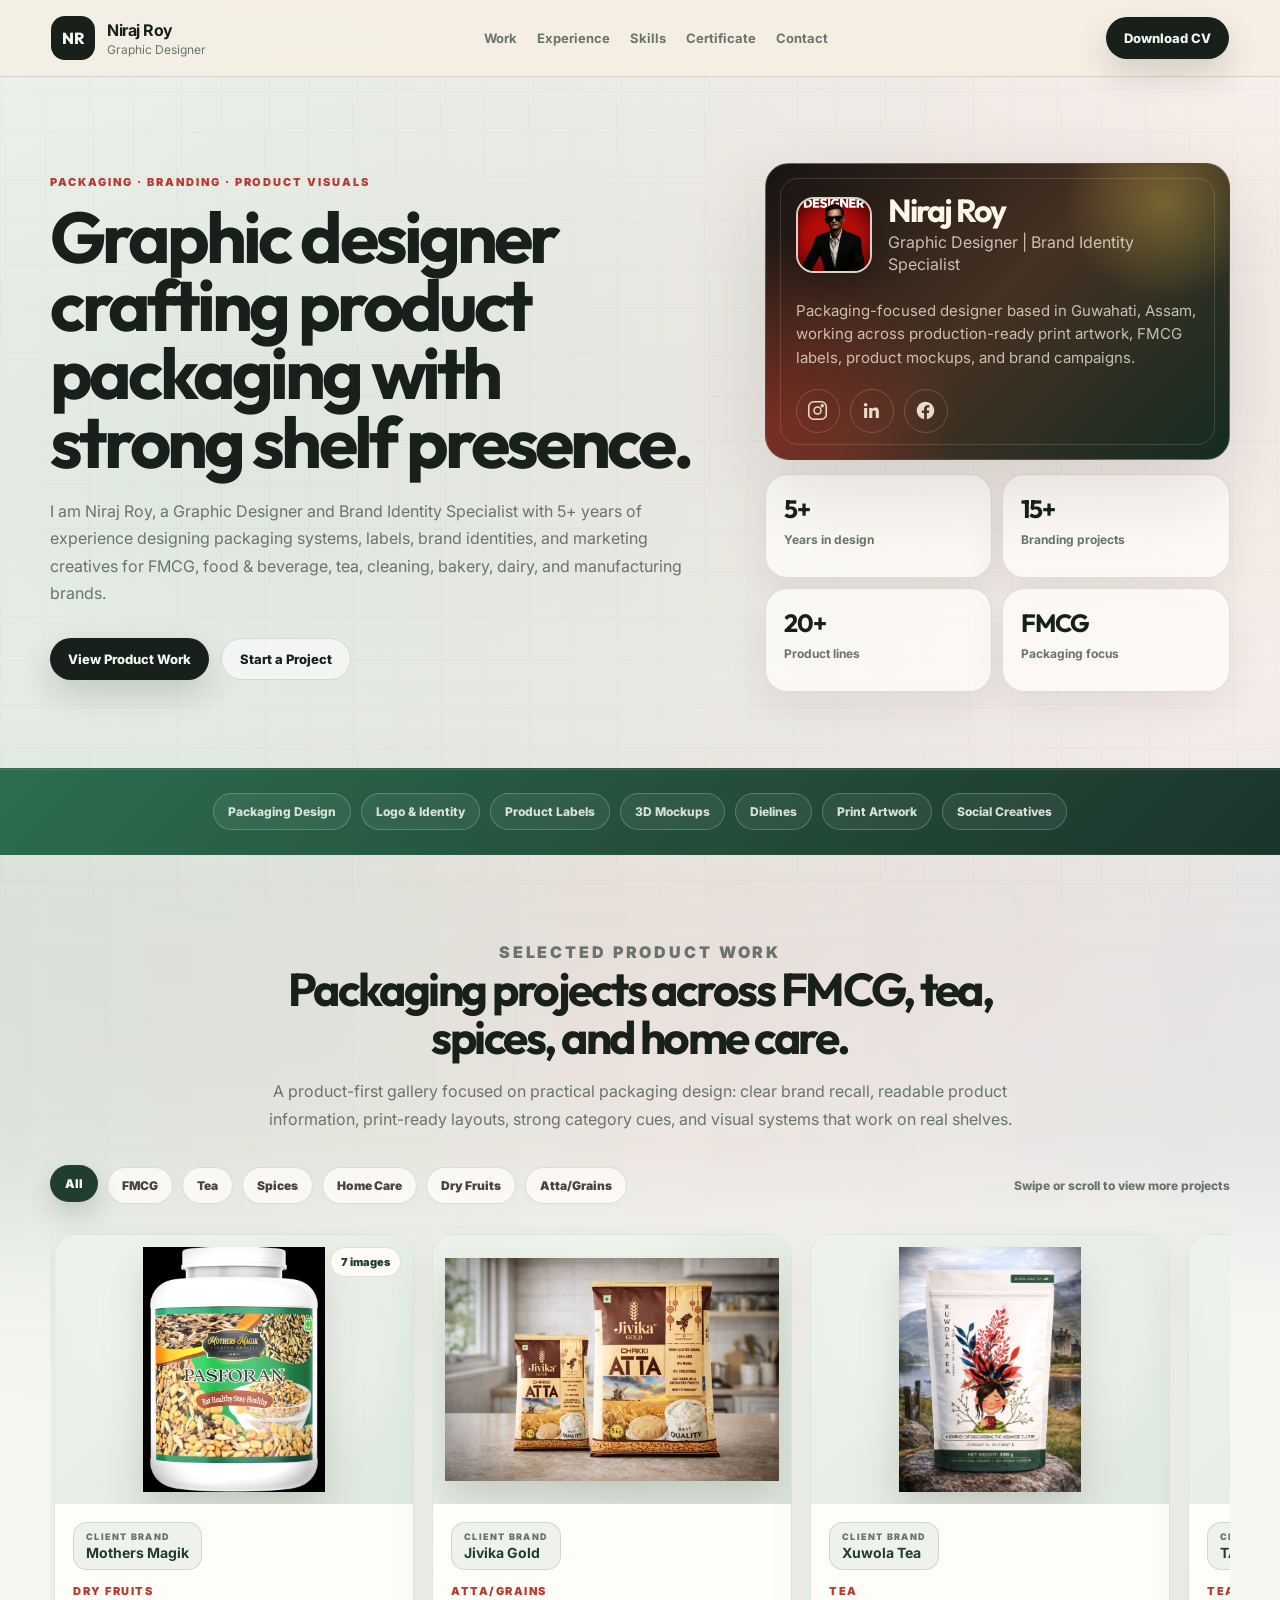
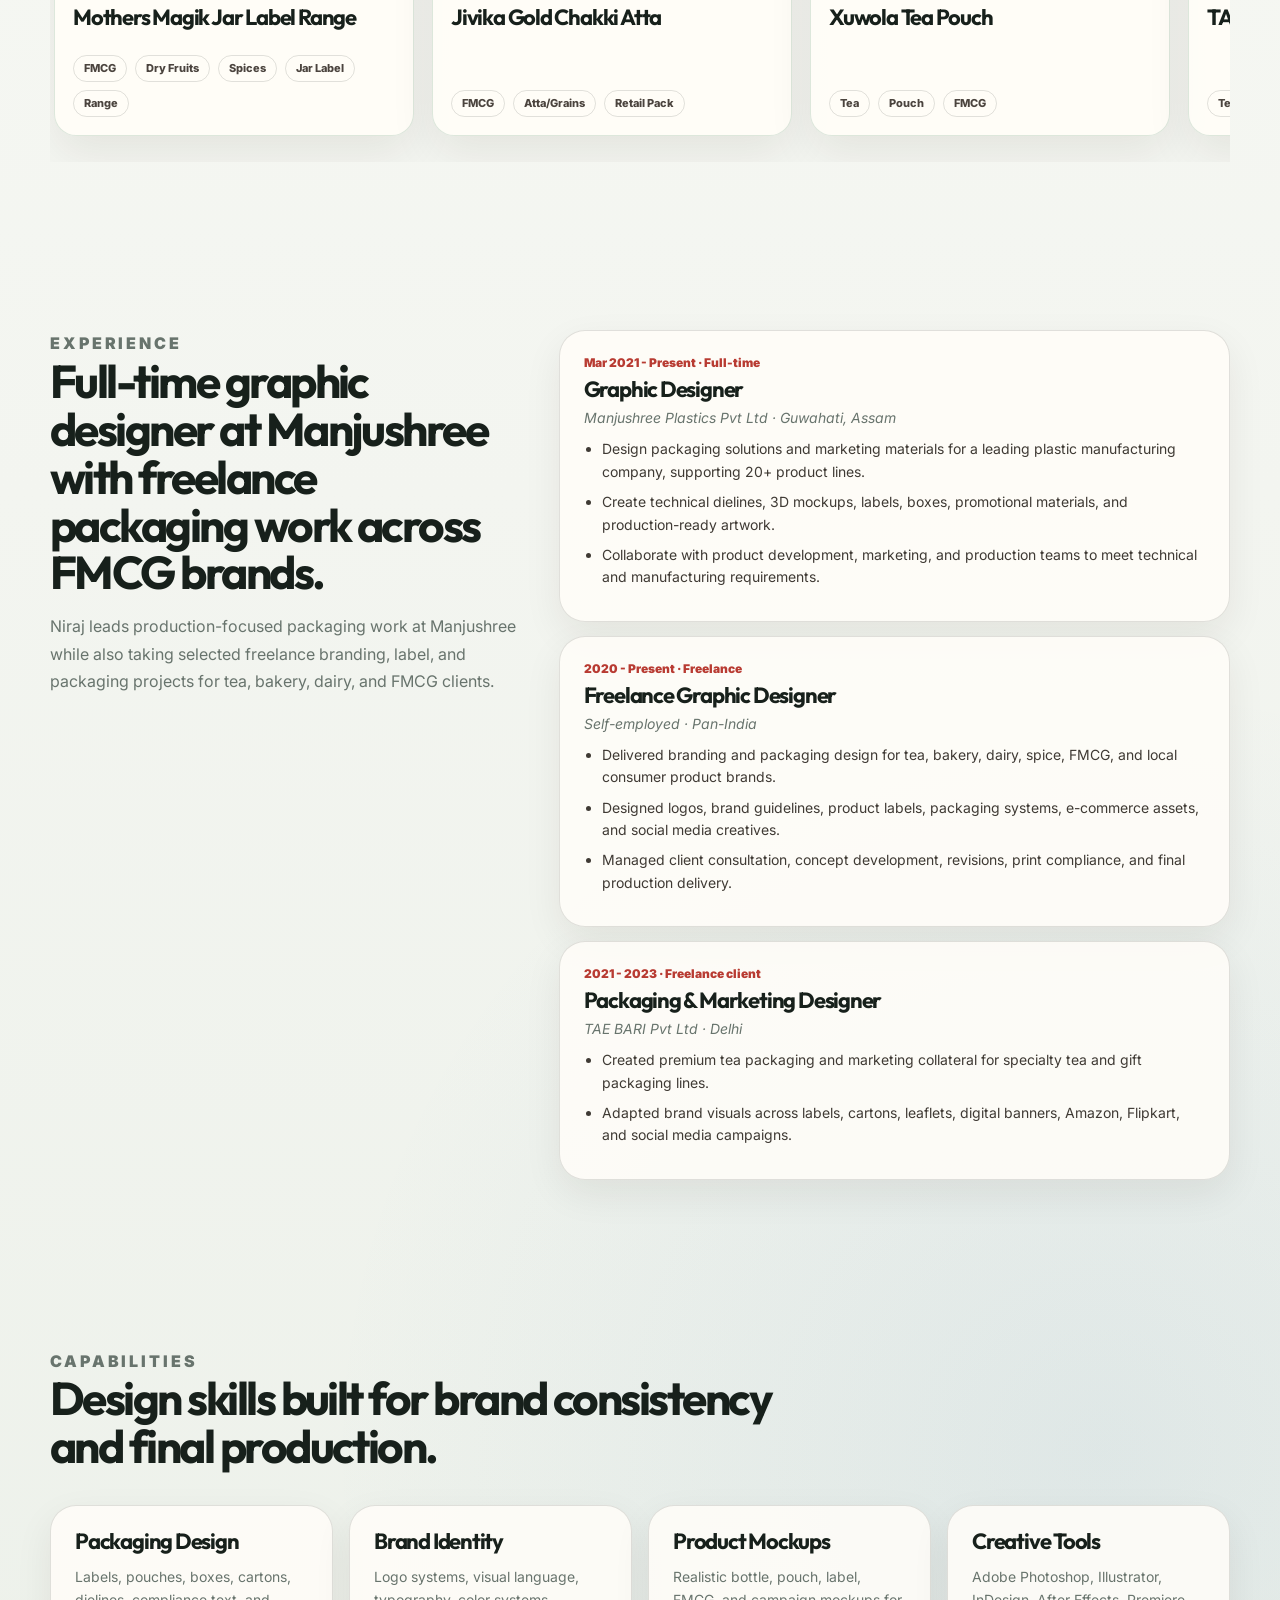
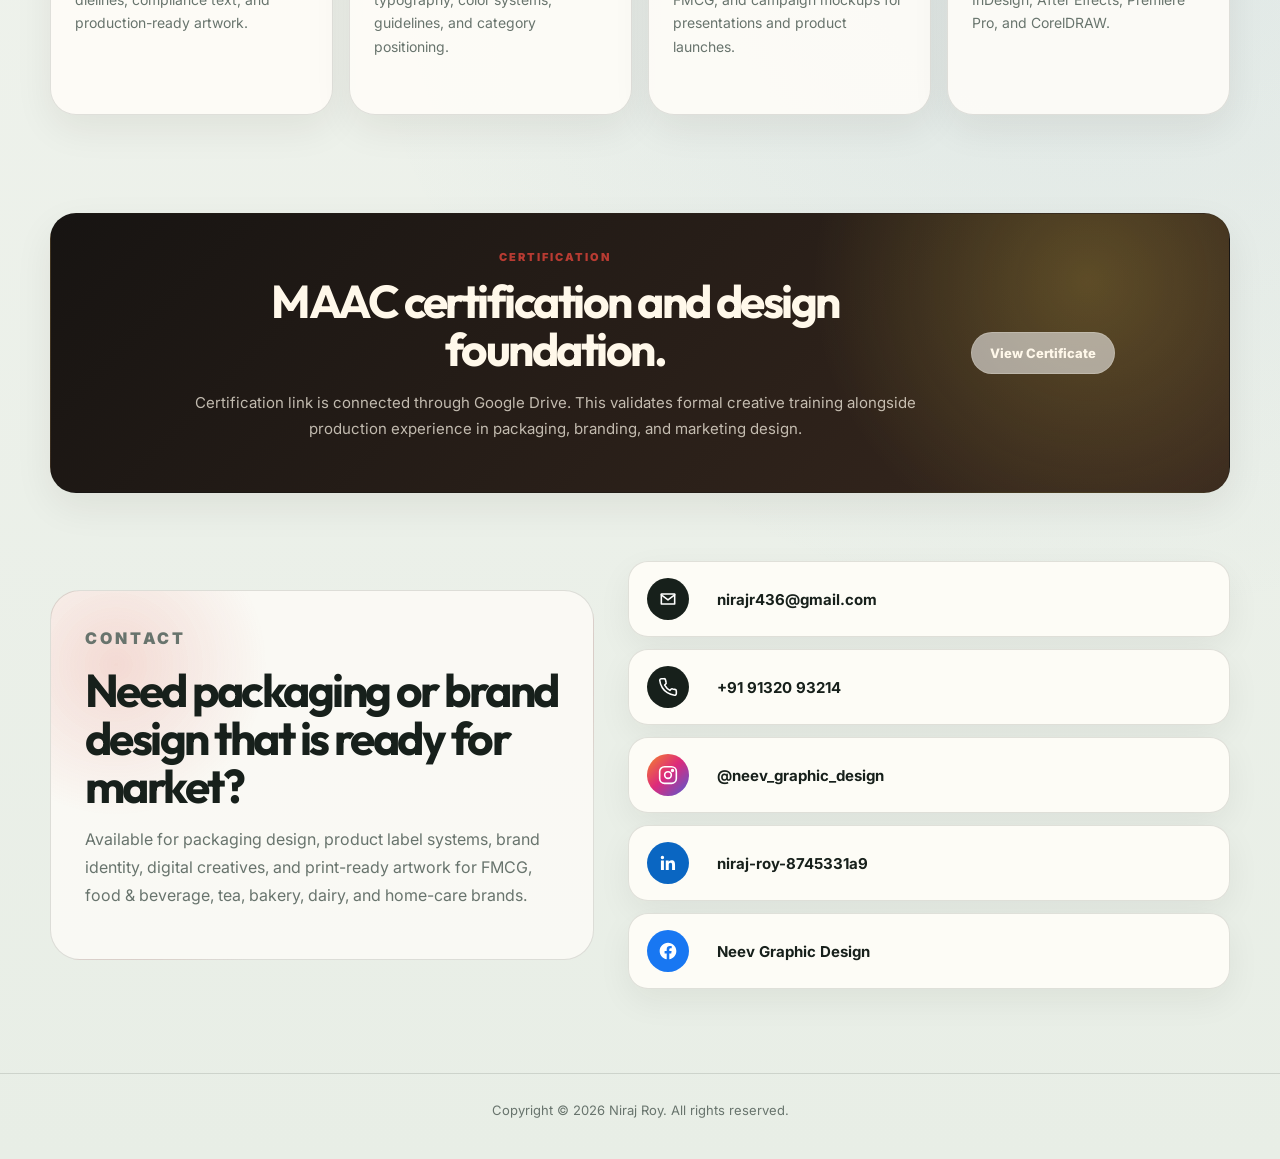
==== commit cefb9736: "Group range projects into modal carousels" ====
--- a/index.html
+++ b/index.html
@@ -153,7 +153,14 @@
             <span></span>
           </button>
           <div class="project-detail-media">
+            <button class="carousel-btn carousel-prev" type="button" aria-label="Previous project image" data-carousel-prev>
+              <span>‹</span>
+            </button>
             <img id="modalImage" src="" alt="" />
+            <button class="carousel-btn carousel-next" type="button" aria-label="Next project image" data-carousel-next>
+              <span>›</span>
+            </button>
+            <div class="carousel-count" id="modalCounter"></div>
           </div>
           <div class="project-detail-copy">
             <div class="client-badge modal-brand">
@@ -170,6 +177,10 @@
             <div class="detail-block">
               <h3>Tools Used</h3>
               <div class="tag-row" id="modalTools"></div>
+            </div>
+            <div class="detail-block carousel-thumbs-wrap" id="modalThumbsWrap">
+              <h3>Project Images</h3>
+              <div class="carousel-thumbs" id="modalThumbs"></div>
             </div>
             <button class="primary-btn modal-cta" type="button" data-modal-more>View More Work</button>
           </div>
--- a/styles.css
+++ b/styles.css
@@ -572,6 +572,20 @@
   transform: scale(1.04) rotate(-0.6deg);
 }
 
+.project-count {
+  position: absolute;
+  top: 12px;
+  right: 12px;
+  z-index: 2;
+  border: 1px solid rgba(31, 61, 49, 0.14);
+  border-radius: 999px;
+  background: rgba(255, 253, 248, 0.88);
+  color: #1f3d31;
+  font-size: 11px;
+  font-weight: 900;
+  padding: 7px 10px;
+}
+
 .work-content {
   display: flex;
   min-height: 210px;
@@ -723,6 +737,7 @@
 }
 
 .project-detail-media {
+  position: relative;
   display: flex;
   min-height: 0;
   align-items: center;
@@ -740,6 +755,58 @@
   filter: drop-shadow(0 24px 26px rgba(40, 26, 16, 0.18));
 }
 
+.carousel-btn {
+  position: absolute;
+  top: 50%;
+  z-index: 2;
+  display: grid;
+  width: 48px;
+  height: 48px;
+  place-items: center;
+  border: 1px solid rgba(31, 61, 49, 0.16);
+  border-radius: 50%;
+  background: rgba(255, 253, 248, 0.88);
+  color: #1f3d31;
+  cursor: pointer;
+  font: inherit;
+  transform: translateY(-50%);
+  transition: transform 180ms ease, background 180ms ease, box-shadow 180ms ease;
+}
+
+.carousel-btn:hover {
+  background: #fffdf8;
+  box-shadow: 0 14px 28px rgba(40, 26, 16, 0.16);
+  transform: translateY(-50%) scale(1.05);
+}
+
+.carousel-btn span {
+  display: block;
+  margin-top: -3px;
+  font-size: 34px;
+  line-height: 1;
+}
+
+.carousel-prev {
+  left: 18px;
+}
+
+.carousel-next {
+  right: 18px;
+}
+
+.carousel-count {
+  position: absolute;
+  right: 18px;
+  bottom: 18px;
+  z-index: 2;
+  border-radius: 999px;
+  background: rgba(31, 61, 49, 0.88);
+  color: #fff8ea;
+  font-size: 12px;
+  font-weight: 900;
+  padding: 8px 12px;
+}
+
 .project-detail-copy {
   overflow-y: auto;
   padding: clamp(24px, 4vw, 46px);
@@ -752,6 +819,11 @@
 .project-detail-copy h2 {
   margin-bottom: 16px;
   font-size: clamp(32px, 4.4vw, 54px);
+}
+
+.modal-tags {
+  margin: -4px 0 18px;
+  padding-top: 0;
 }
 
 .project-detail-copy > p:not(.eyebrow),
@@ -768,6 +840,50 @@
 .detail-block h3 {
   margin-bottom: 8px;
   font-size: 18px;
+}
+
+.carousel-thumbs {
+  display: grid;
+  grid-template-columns: repeat(2, minmax(0, 1fr));
+  gap: 10px;
+}
+
+.carousel-thumb {
+  display: grid;
+  grid-template-columns: 54px minmax(0, 1fr);
+  gap: 10px;
+  align-items: center;
+  border: 1px solid rgba(46, 111, 79, 0.14);
+  border-radius: 14px;
+  background: rgba(255, 253, 248, 0.7);
+  color: #2b2621;
+  cursor: pointer;
+  font: inherit;
+  padding: 8px;
+  text-align: left;
+  transition: border-color 180ms ease, background 180ms ease, transform 180ms ease;
+}
+
+.carousel-thumb:hover,
+.carousel-thumb.is-active {
+  border-color: rgba(46, 111, 79, 0.42);
+  background: rgba(46, 111, 79, 0.1);
+  transform: translateY(-2px);
+}
+
+.carousel-thumb img {
+  width: 54px;
+  height: 54px;
+  border-radius: 10px;
+  object-fit: cover;
+}
+
+.carousel-thumb span {
+  overflow: hidden;
+  color: #1f3d31;
+  font-size: 12px;
+  font-weight: 900;
+  line-height: 1.3;
 }
 
 .modal-cta {
@@ -1173,6 +1289,23 @@
     padding: 22px;
   }
 
+  .carousel-btn {
+    width: 42px;
+    height: 42px;
+  }
+
+  .carousel-prev {
+    left: 10px;
+  }
+
+  .carousel-next {
+    right: 10px;
+  }
+
+  .carousel-thumbs {
+    grid-template-columns: 1fr;
+  }
+
   .modal-close {
     top: 12px;
     right: 12px;
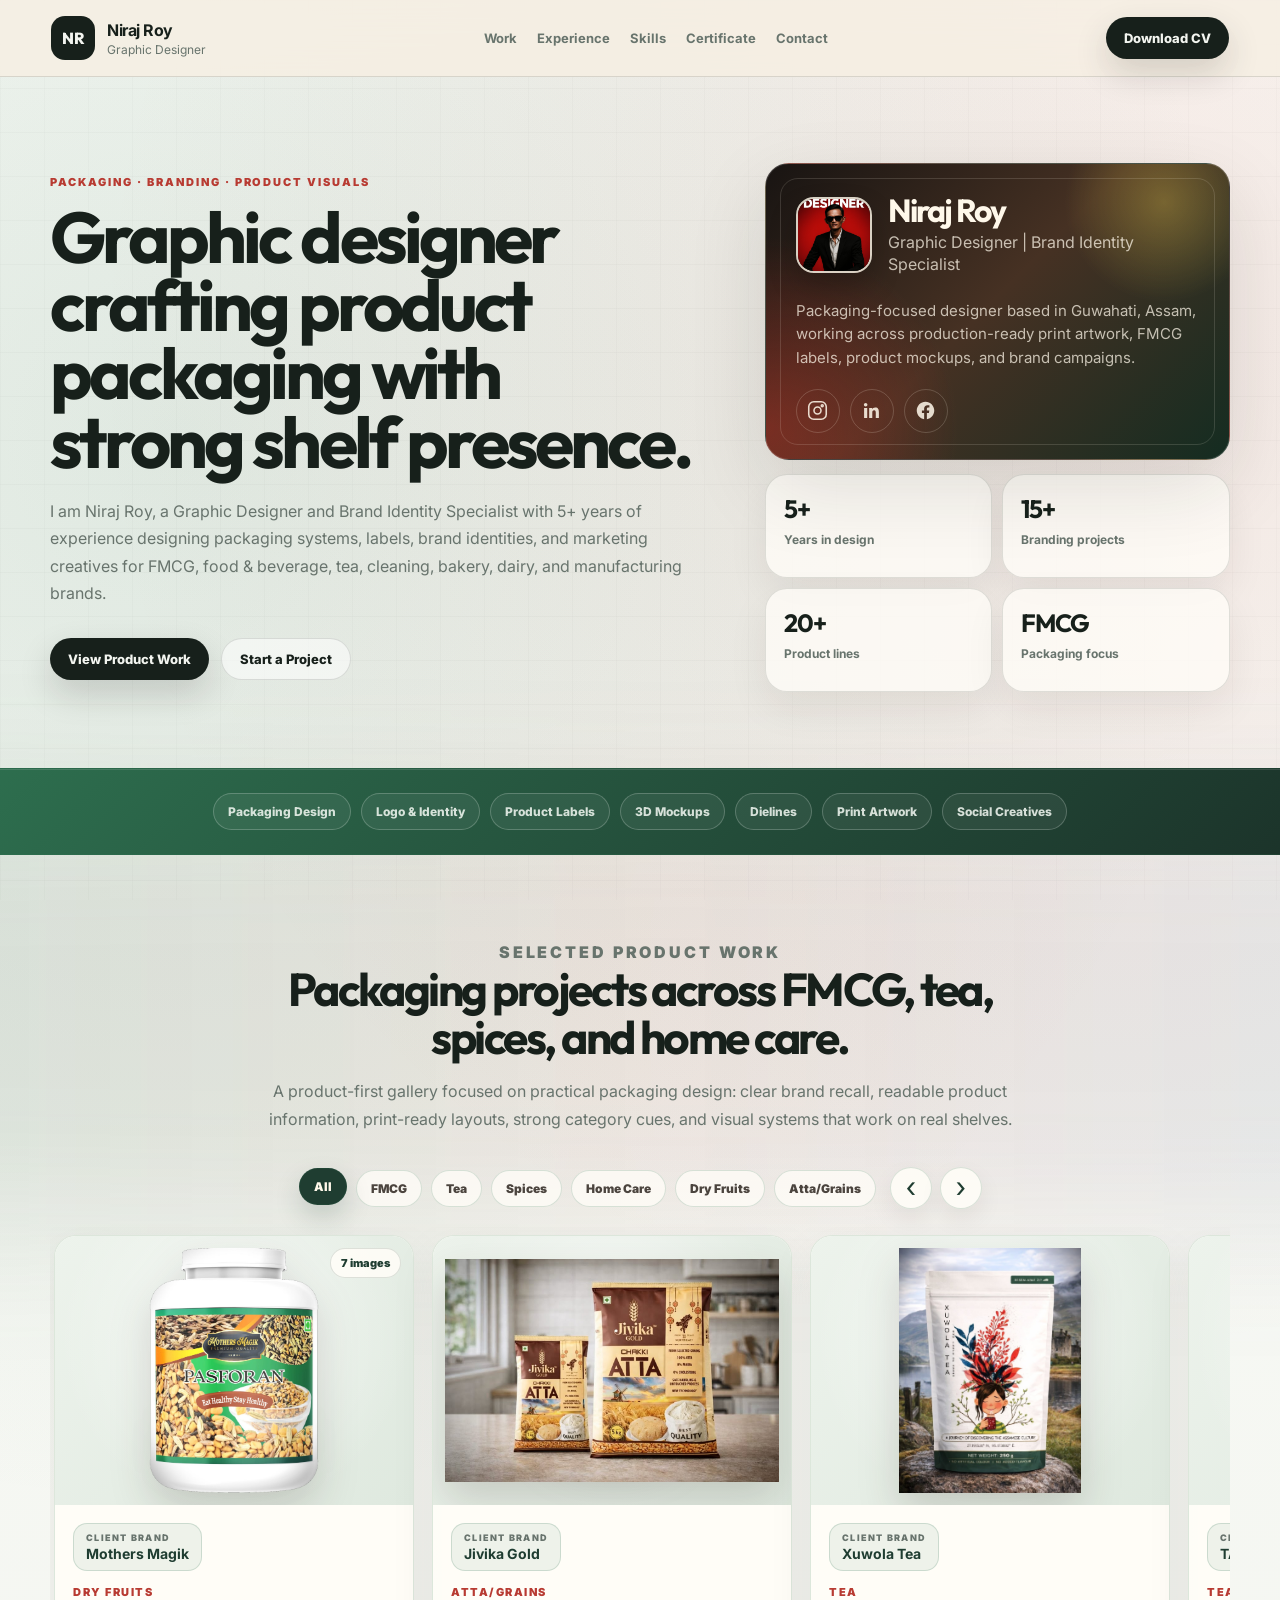
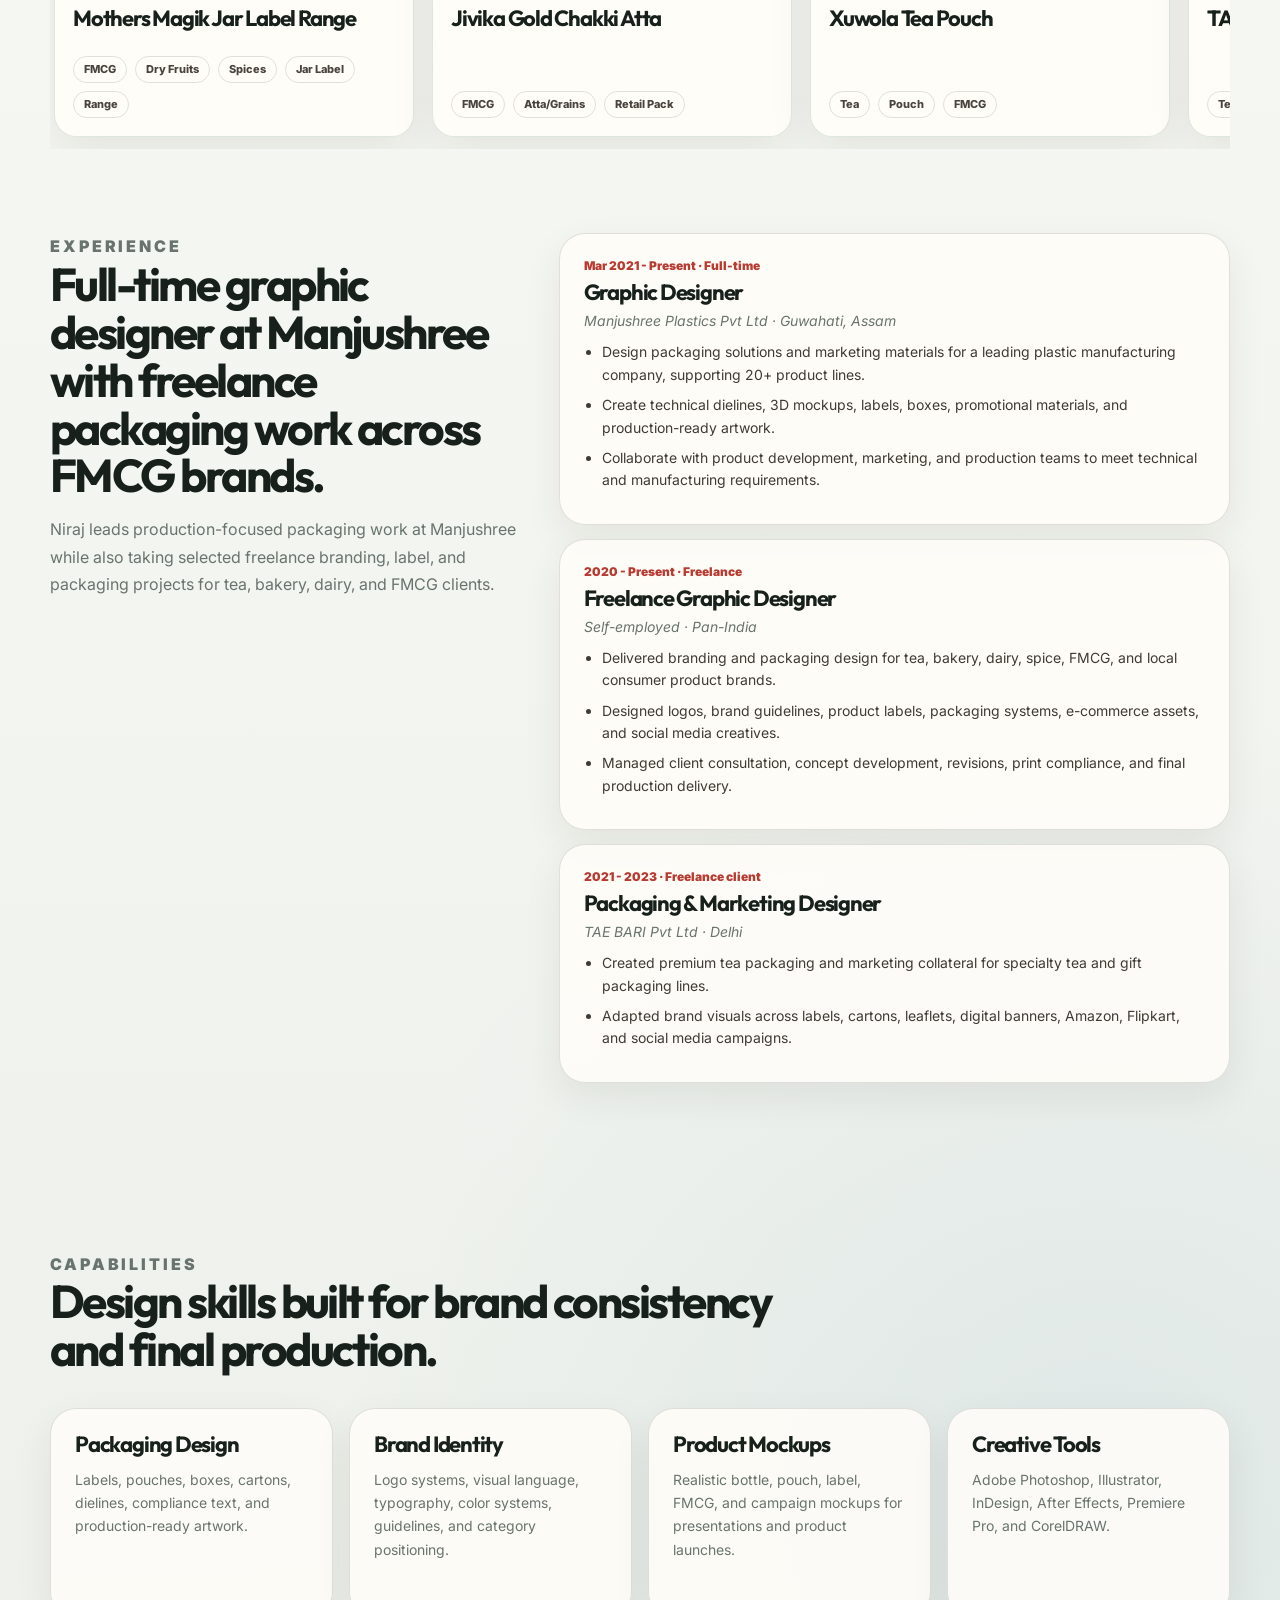
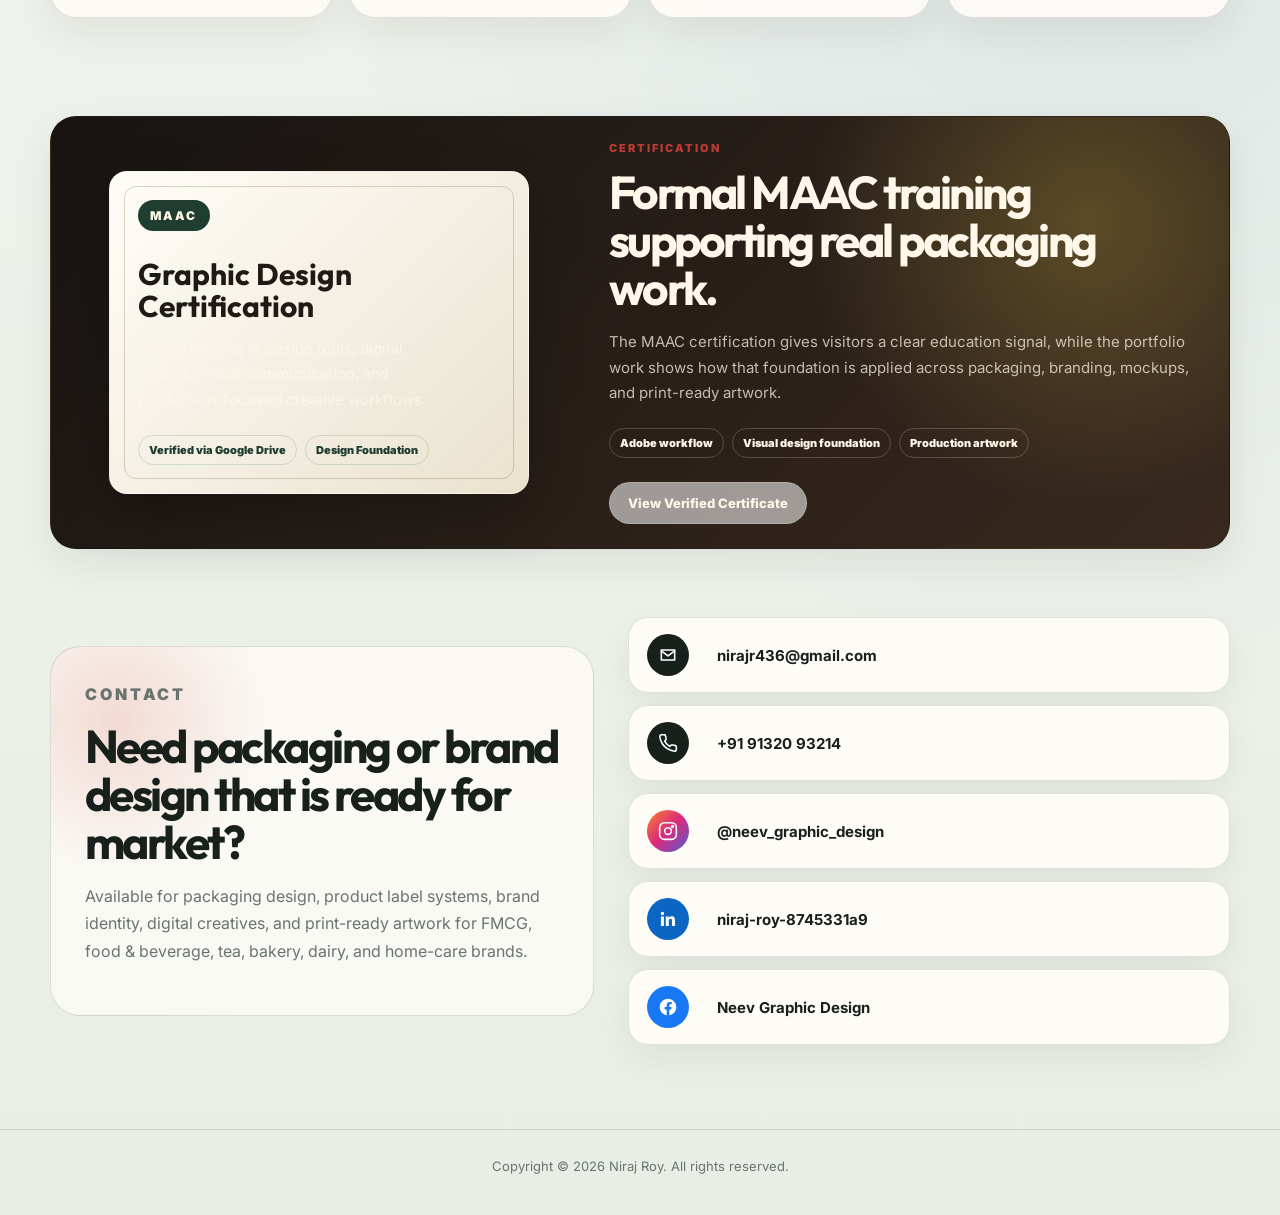
==== commit bf01323c: "Polish gallery controls and certificate section" ====
--- a/index.html
+++ b/index.html
@@ -139,7 +139,14 @@
 
         <div class="work-toolbar reveal">
           <div class="filter-bar" id="workFilters" aria-label="Filter packaging projects"></div>
-          <span class="gallery-hint">Swipe or scroll to view more projects</span>
+          <div class="gallery-controls" aria-label="Gallery controls">
+            <button class="gallery-arrow" type="button" aria-label="Previous projects" data-gallery-prev>
+              <span>‹</span>
+            </button>
+            <button class="gallery-arrow" type="button" aria-label="Next projects" data-gallery-next>
+              <span>›</span>
+            </button>
+          </div>
         </div>
 
         <div class="work-gallery" id="workGallery" aria-live="polite"></div>
@@ -265,22 +272,38 @@
 
       <section id="certificate" class="section-shell certificate-section">
         <div class="certificate-card reveal">
-          <div>
+          <div class="certificate-preview" aria-label="MAAC certification preview">
+            <div class="certificate-paper">
+              <span>MAAC</span>
+              <strong>Graphic Design Certification</strong>
+              <p>Formal training in design tools, digital artwork, visual communication, and production-focused creative workflows.</p>
+              <div>
+                <small>Verified via Google Drive</small>
+                <small>Design Foundation</small>
+              </div>
+            </div>
+          </div>
+          <div class="certificate-copy">
             <p class="eyebrow">Certification</p>
-            <h2>MAAC certification and design foundation.</h2>
+            <h2>Formal MAAC training supporting real packaging work.</h2>
             <p>
-              Certification link is connected through Google Drive. This validates formal creative training alongside
-              production experience in packaging, branding, and marketing design.
+              The MAAC certification gives visitors a clear education signal, while the portfolio work shows how that
+              foundation is applied across packaging, branding, mockups, and print-ready artwork.
             </p>
-          </div>
-          <a
-            class="secondary-btn"
-            href="https://drive.google.com/file/d/1I5Uyq7UAqdPsjzT_pbglVGQ_eW5Av8UI/view?usp=sharing"
-            target="_blank"
-            rel="noreferrer"
-          >
-            View Certificate
-          </a>
+            <div class="certificate-points">
+              <span>Adobe workflow</span>
+              <span>Visual design foundation</span>
+              <span>Production artwork</span>
+            </div>
+            <a
+              class="secondary-btn"
+              href="https://drive.google.com/file/d/1I5Uyq7UAqdPsjzT_pbglVGQ_eW5Av8UI/view?usp=sharing"
+              target="_blank"
+              rel="noreferrer"
+            >
+              View Verified Certificate
+            </a>
+          </div>
         </div>
       </section>
 
--- a/styles.css
+++ b/styles.css
@@ -435,17 +435,27 @@
   margin-left: auto;
 }
 
+#work {
+  padding-bottom: 42px;
+}
+
+#experience {
+  padding-top: 42px;
+}
+
 .work-toolbar {
   display: flex;
   align-items: center;
-  justify-content: space-between;
-  gap: 16px;
-  margin-bottom: 22px;
+  justify-content: center;
+  gap: 14px;
+  margin-bottom: 18px;
+  text-align: center;
 }
 
 .filter-bar {
   display: flex;
   flex-wrap: wrap;
+  justify-content: center;
   gap: 9px;
 }
 
@@ -470,11 +480,38 @@
   box-shadow: 0 12px 26px rgba(31, 61, 49, 0.18);
 }
 
-.gallery-hint {
+.gallery-controls {
+  display: inline-flex;
   flex: none;
-  color: var(--muted);
-  font-size: 12px;
-  font-weight: 800;
+  gap: 8px;
+}
+
+.gallery-arrow {
+  display: grid;
+  width: 42px;
+  height: 42px;
+  place-items: center;
+  border: 1px solid rgba(46, 111, 79, 0.18);
+  border-radius: 50%;
+  background: rgba(255, 253, 248, 0.88);
+  color: #1f3d31;
+  cursor: pointer;
+  font: inherit;
+  box-shadow: 0 10px 24px rgba(40, 26, 16, 0.07);
+  transition: transform 180ms ease, background 180ms ease, box-shadow 180ms ease;
+}
+
+.gallery-arrow:hover {
+  transform: translateY(-2px);
+  background: #1f3d31;
+  color: #fff8ea;
+  box-shadow: 0 14px 30px rgba(31, 61, 49, 0.18);
+}
+
+.gallery-arrow span {
+  margin-top: -3px;
+  font-size: 29px;
+  line-height: 1;
 }
 
 .work-gallery {
@@ -482,7 +519,7 @@
   gap: 18px;
   overflow-x: auto;
   overscroll-behavior-x: contain;
-  padding: 8px 4px 26px;
+  padding: 8px 4px 12px;
   scroll-padding-inline: 4px;
   scroll-snap-type: x mandatory;
   scrollbar-color: rgba(46, 111, 79, 0.42) rgba(46, 111, 79, 0.08);
@@ -661,8 +698,8 @@
   position: fixed;
   inset: 0;
   z-index: 100;
-  display: grid;
-  place-items: center;
+  display: block;
+  overflow-y: auto;
   padding: clamp(14px, 3vw, 34px);
   opacity: 0;
   transition: opacity 220ms ease;
@@ -687,10 +724,11 @@
   position: relative;
   z-index: 1;
   display: grid;
+  margin: auto;
   width: min(1120px, 100%);
-  max-height: min(820px, 92vh);
+  min-height: min(820px, calc(100vh - 68px));
   grid-template-columns: minmax(0, 1.05fr) minmax(340px, 0.95fr);
-  overflow: hidden;
+  overflow: visible;
   border: 1px solid rgba(255, 248, 234, 0.22);
   border-radius: 26px;
   background:
@@ -739,7 +777,7 @@
 .project-detail-media {
   position: relative;
   display: flex;
-  min-height: 0;
+  min-height: min(760px, calc(100vh - 68px));
   align-items: center;
   justify-content: center;
   padding: clamp(18px, 4vw, 42px);
@@ -750,7 +788,7 @@
 
 .project-detail-media img {
   width: 100%;
-  max-height: 70vh;
+  max-height: calc(100vh - 150px);
   object-fit: contain;
   filter: drop-shadow(0 24px 26px rgba(40, 26, 16, 0.18));
 }
@@ -808,7 +846,7 @@
 }
 
 .project-detail-copy {
-  overflow-y: auto;
+  overflow: visible;
   padding: clamp(24px, 4vw, 46px);
 }
 
@@ -991,12 +1029,12 @@
 }
 
 .certificate-card {
-  display: flex;
+  display: grid;
+  grid-template-columns: 0.9fr 1.1fr;
   align-items: center;
-  justify-content: center;
-  gap: 26px;
-  min-height: 280px;
-  text-align: center;
+  gap: clamp(22px, 4vw, 46px);
+  min-height: 340px;
+  text-align: left;
   background:
     radial-gradient(circle at 88% 24%, rgba(255, 221, 82, 0.22), transparent 26%),
     linear-gradient(135deg, #171412, #38281e);
@@ -1004,16 +1042,102 @@
 }
 
 .certificate-card p:not(.eyebrow) {
-  margin-right: auto;
-  margin-left: auto;
-  max-width: 740px;
   color: rgba(255, 248, 234, 0.72);
   font-size: 15px;
   line-height: 1.72;
 }
 
+.certificate-preview {
+  display: grid;
+  place-items: center;
+}
+
+.certificate-paper {
+  position: relative;
+  width: min(100%, 420px);
+  min-height: 245px;
+  border: 1px solid rgba(255, 248, 234, 0.3);
+  border-radius: 18px;
+  background:
+    linear-gradient(135deg, rgba(255, 253, 248, 0.96), rgba(232, 224, 203, 0.94)),
+    #fffdf8;
+  color: #1f1a15;
+  padding: 28px;
+  box-shadow: 0 24px 56px rgba(0, 0, 0, 0.24);
+}
+
+.certificate-paper::before {
+  content: "";
+  position: absolute;
+  inset: 14px;
+  border: 1px solid rgba(119, 77, 36, 0.24);
+  border-radius: 12px;
+  pointer-events: none;
+}
+
+.certificate-paper > span {
+  display: inline-flex;
+  border-radius: 999px;
+  background: #1f3d31;
+  color: #fff8ea;
+  font-size: 12px;
+  font-weight: 900;
+  letter-spacing: 0.18em;
+  padding: 8px 12px;
+}
+
+.certificate-paper strong {
+  display: block;
+  margin-top: 28px;
+  max-width: 260px;
+  font-family: Outfit, Inter, sans-serif;
+  font-size: 30px;
+  line-height: 1.04;
+}
+
+.certificate-paper p {
+  margin: 14px 0 0;
+  max-width: 310px;
+  color: #655c52;
+  font-size: 13px;
+  line-height: 1.55;
+}
+
+.certificate-paper div {
+  display: flex;
+  flex-wrap: wrap;
+  gap: 8px;
+  margin-top: 22px;
+}
+
+.certificate-paper small,
+.certificate-points span {
+  border: 1px solid rgba(46, 111, 79, 0.18);
+  border-radius: 999px;
+  color: #1f3d31;
+  font-size: 11px;
+  font-weight: 900;
+  padding: 7px 10px;
+}
+
+.certificate-copy {
+  max-width: 620px;
+}
+
+.certificate-points {
+  display: flex;
+  flex-wrap: wrap;
+  gap: 8px;
+  margin: 22px 0 24px;
+}
+
+.certificate-points span {
+  border-color: rgba(255, 248, 234, 0.2);
+  color: #fff8ea;
+}
+
 .certificate-card .secondary-btn {
-  flex: none;
+  width: fit-content;
   border-color: rgba(255, 248, 234, 0.2);
   color: #fff8ea;
 }
@@ -1168,7 +1292,8 @@
 
   .hero,
   .split-section,
-  .contact-section {
+  .contact-section,
+  .certificate-card {
     grid-template-columns: 1fr;
   }
 
@@ -1192,7 +1317,7 @@
   }
 
   .work-toolbar {
-    align-items: flex-start;
+    align-items: center;
     flex-direction: column;
   }
 
@@ -1251,7 +1376,7 @@
     flex: none;
   }
 
-  .gallery-hint {
+  .gallery-controls {
     display: none;
   }
 
@@ -1314,6 +1439,12 @@
   .certificate-card {
     align-items: center;
     flex-direction: column;
+    text-align: left;
+  }
+
+  .certificate-paper {
+    min-height: 220px;
+    padding: 24px;
   }
 
   .contact-copy {
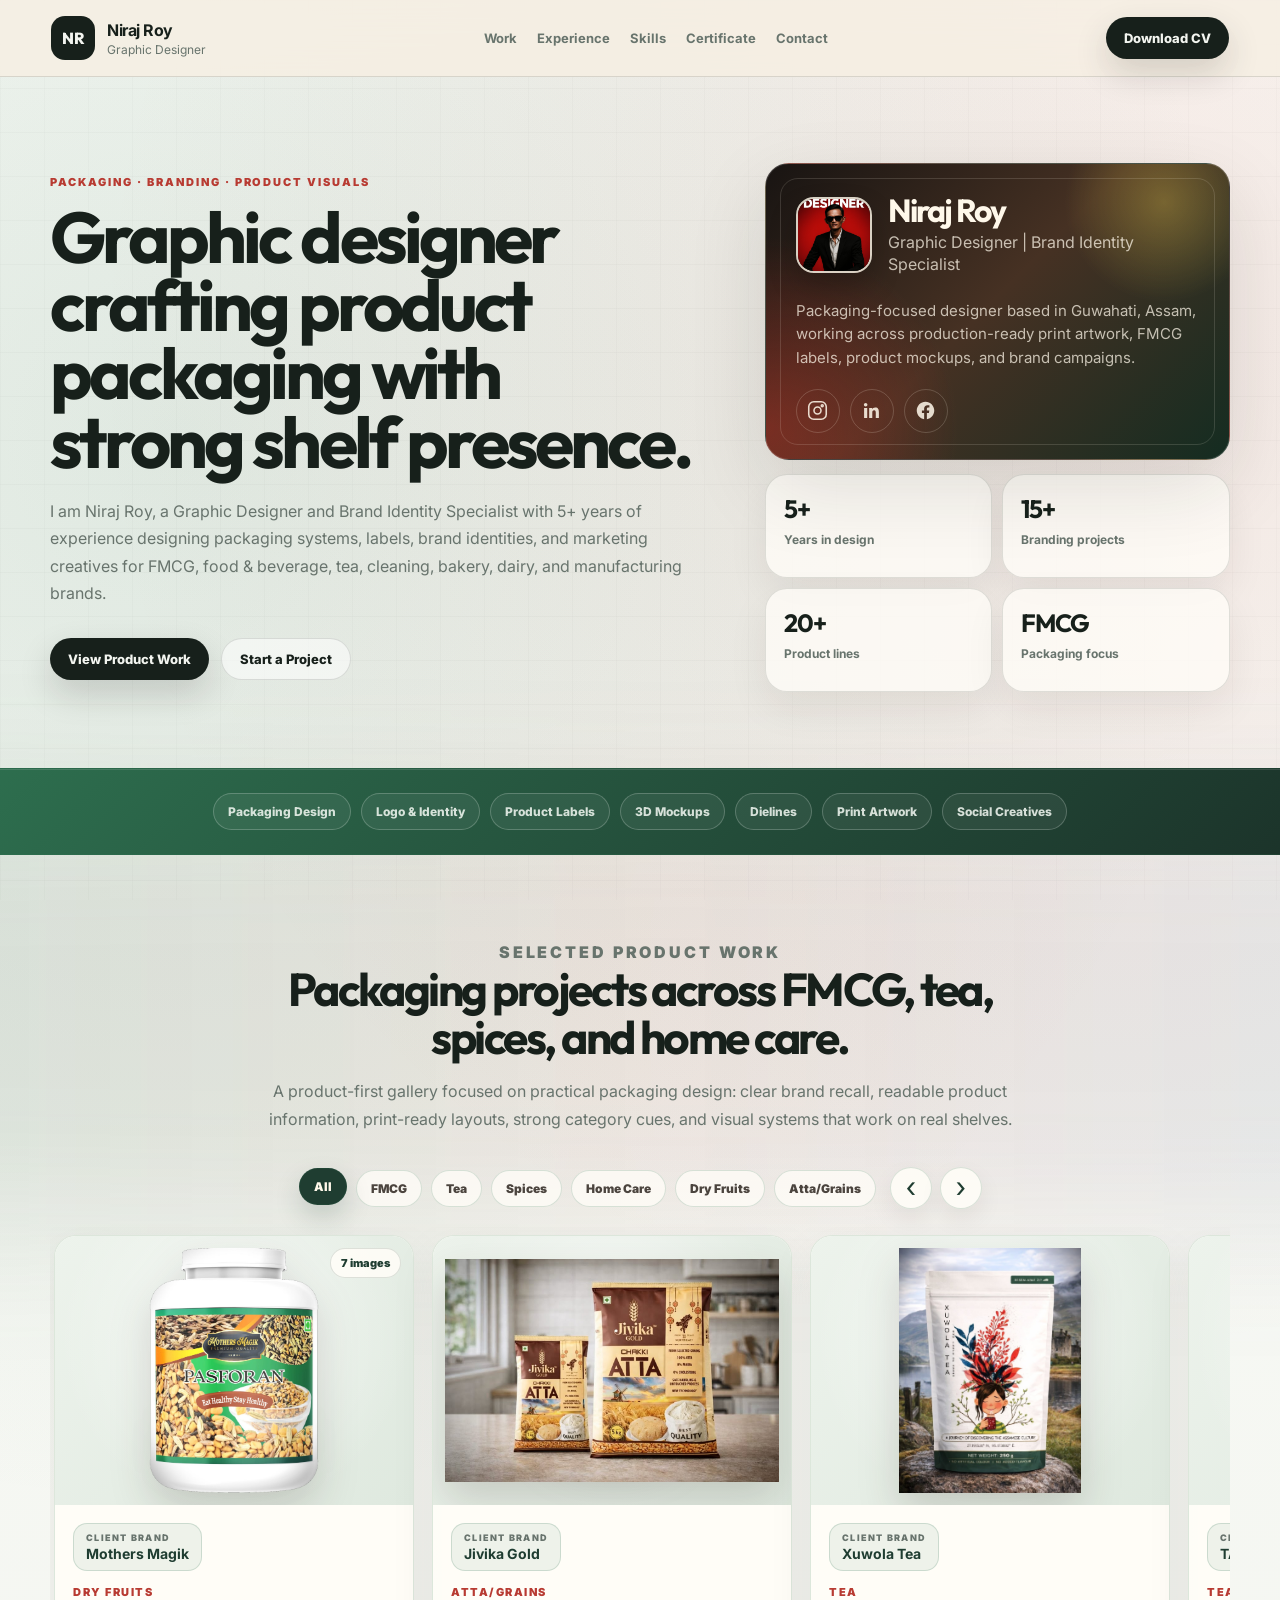
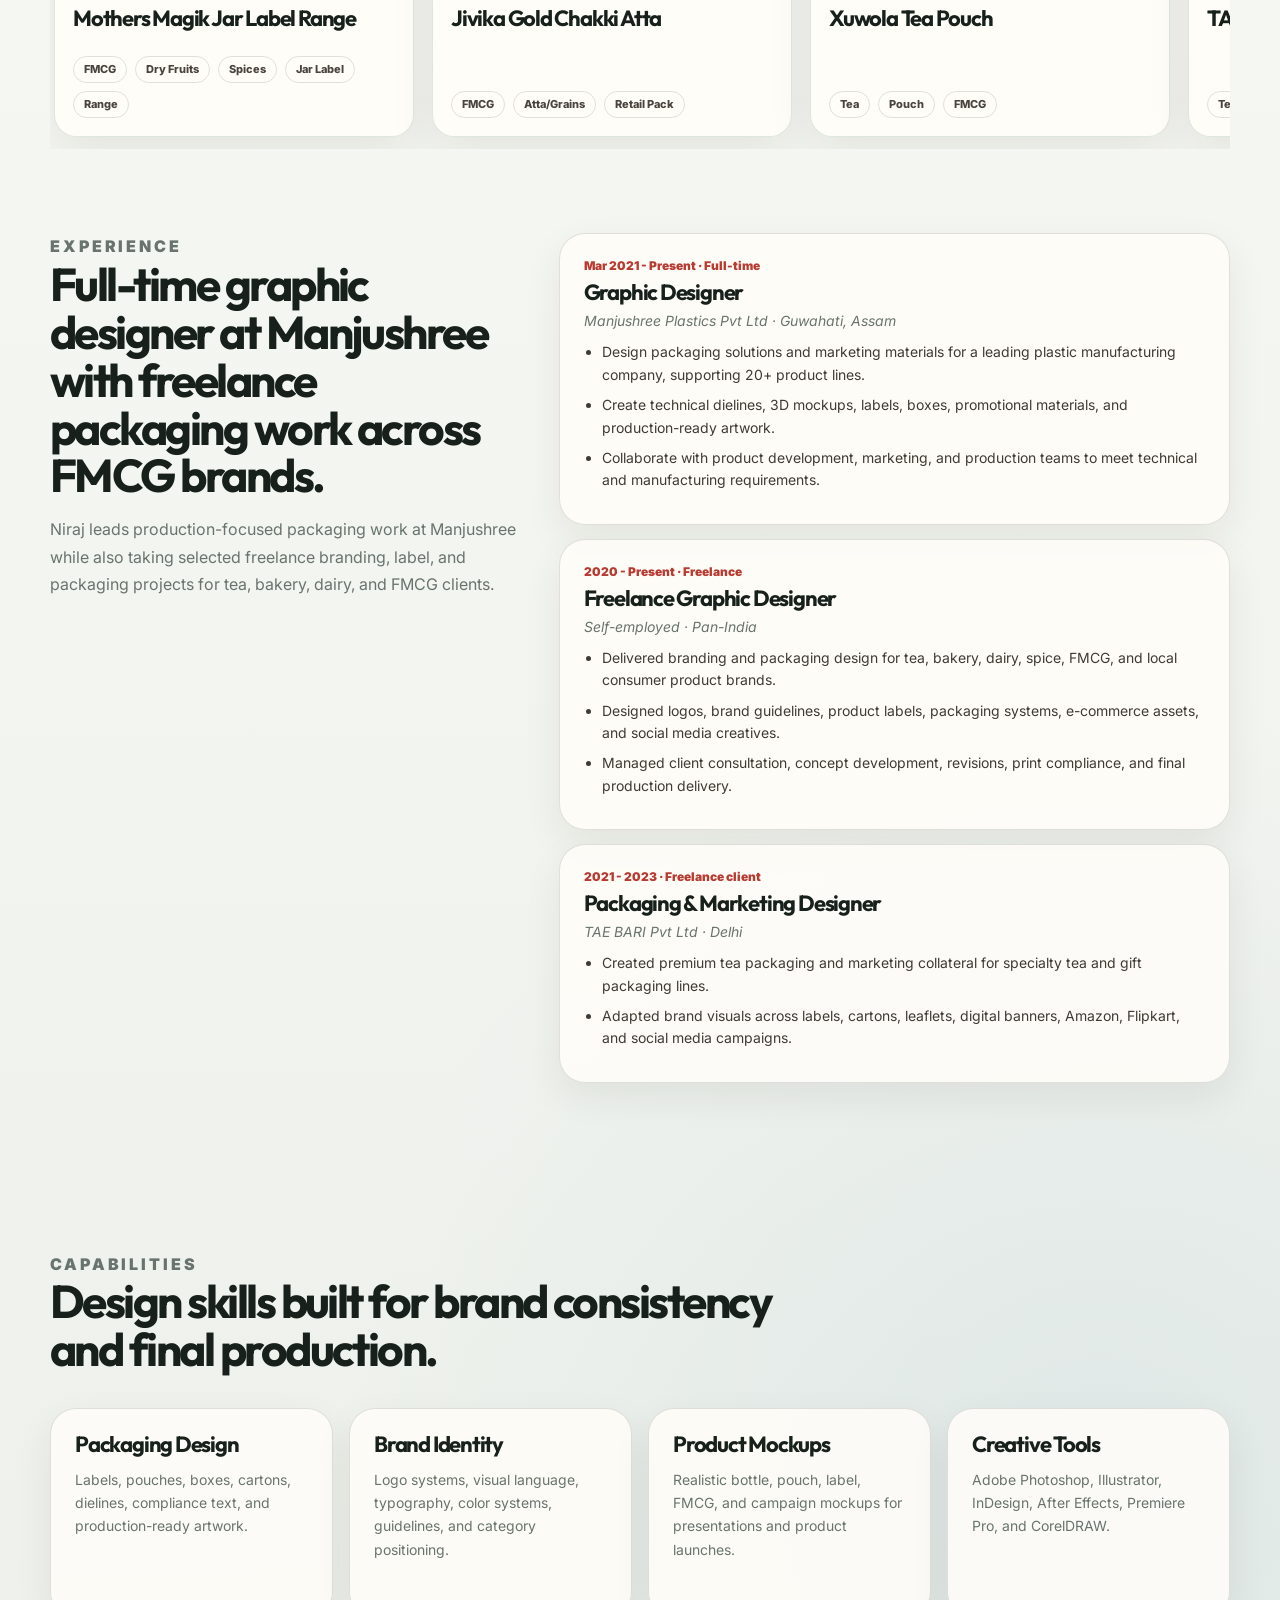
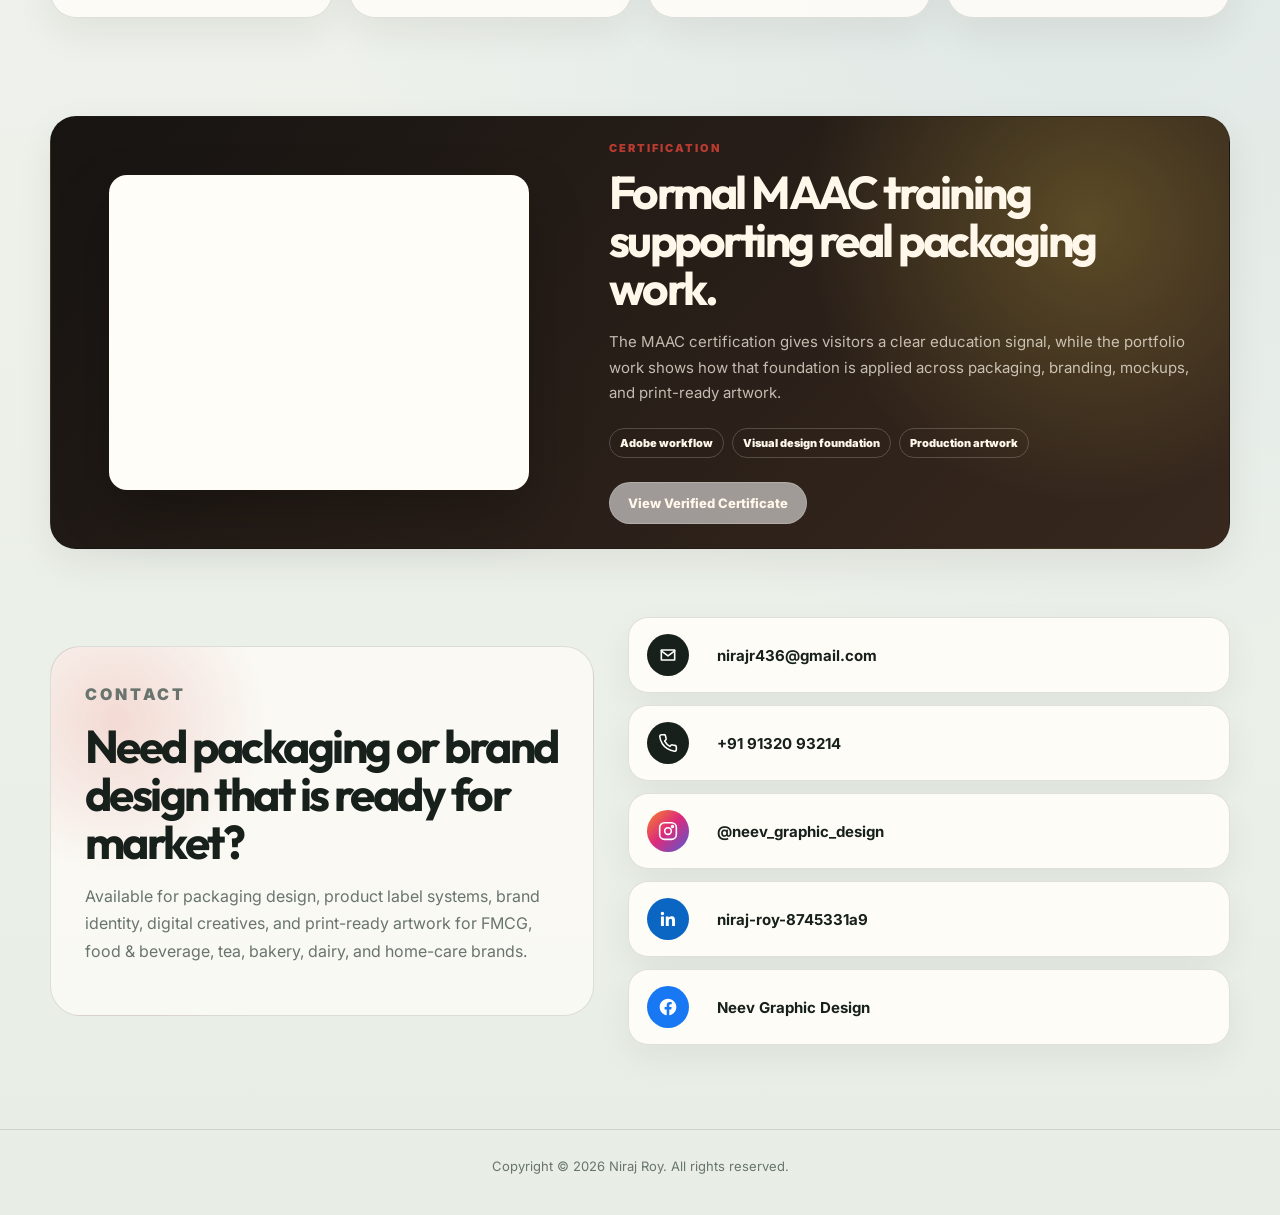
==== commit 7d59185a: "Constrain modal images and embed certificate preview" ====
--- a/index.html
+++ b/index.html
@@ -273,15 +273,13 @@
       <section id="certificate" class="section-shell certificate-section">
         <div class="certificate-card reveal">
           <div class="certificate-preview" aria-label="MAAC certification preview">
-            <div class="certificate-paper">
-              <span>MAAC</span>
-              <strong>Graphic Design Certification</strong>
-              <p>Formal training in design tools, digital artwork, visual communication, and production-focused creative workflows.</p>
-              <div>
-                <small>Verified via Google Drive</small>
-                <small>Design Foundation</small>
-              </div>
-            </div>
+            <iframe
+              class="certificate-frame"
+              src="https://drive.google.com/file/d/1I5Uyq7UAqdPsjzT_pbglVGQ_eW5Av8UI/preview"
+              title="MAAC certification preview"
+              loading="lazy"
+              allow="autoplay"
+            ></iframe>
           </div>
           <div class="certificate-copy">
             <p class="eyebrow">Certification</p>
--- a/styles.css
+++ b/styles.css
@@ -698,8 +698,9 @@
   position: fixed;
   inset: 0;
   z-index: 100;
-  display: block;
-  overflow-y: auto;
+  display: grid;
+  place-items: center;
+  overflow: hidden;
   padding: clamp(14px, 3vw, 34px);
   opacity: 0;
   transition: opacity 220ms ease;
@@ -726,9 +727,10 @@
   display: grid;
   margin: auto;
   width: min(1120px, 100%);
-  min-height: min(820px, calc(100vh - 68px));
+  height: min(820px, calc(100vh - 68px));
+  max-height: calc(100vh - 68px);
   grid-template-columns: minmax(0, 1.05fr) minmax(340px, 0.95fr);
-  overflow: visible;
+  overflow: hidden;
   border: 1px solid rgba(255, 248, 234, 0.22);
   border-radius: 26px;
   background:
@@ -777,7 +779,8 @@
 .project-detail-media {
   position: relative;
   display: flex;
-  min-height: min(760px, calc(100vh - 68px));
+  min-height: 0;
+  height: 100%;
   align-items: center;
   justify-content: center;
   padding: clamp(18px, 4vw, 42px);
@@ -787,8 +790,10 @@
 }
 
 .project-detail-media img {
-  width: 100%;
-  max-height: calc(100vh - 150px);
+  width: auto;
+  max-width: min(100%, 560px);
+  height: auto;
+  max-height: min(650px, calc(100vh - 160px));
   object-fit: contain;
   filter: drop-shadow(0 24px 26px rgba(40, 26, 16, 0.18));
 }
@@ -846,7 +851,7 @@
 }
 
 .project-detail-copy {
-  overflow: visible;
+  overflow-y: auto;
   padding: clamp(24px, 4vw, 46px);
 }
 
@@ -1050,67 +1055,19 @@
 .certificate-preview {
   display: grid;
   place-items: center;
-}
-
-.certificate-paper {
-  position: relative;
+  width: 100%;
+}
+
+.certificate-frame {
   width: min(100%, 420px);
-  min-height: 245px;
+  aspect-ratio: 4 / 3;
   border: 1px solid rgba(255, 248, 234, 0.3);
   border-radius: 18px;
-  background:
-    linear-gradient(135deg, rgba(255, 253, 248, 0.96), rgba(232, 224, 203, 0.94)),
-    #fffdf8;
-  color: #1f1a15;
-  padding: 28px;
+  background: #fffdf8;
   box-shadow: 0 24px 56px rgba(0, 0, 0, 0.24);
-}
-
-.certificate-paper::before {
-  content: "";
-  position: absolute;
-  inset: 14px;
-  border: 1px solid rgba(119, 77, 36, 0.24);
-  border-radius: 12px;
-  pointer-events: none;
-}
-
-.certificate-paper > span {
-  display: inline-flex;
-  border-radius: 999px;
-  background: #1f3d31;
-  color: #fff8ea;
-  font-size: 12px;
-  font-weight: 900;
-  letter-spacing: 0.18em;
-  padding: 8px 12px;
-}
-
-.certificate-paper strong {
-  display: block;
-  margin-top: 28px;
-  max-width: 260px;
-  font-family: Outfit, Inter, sans-serif;
-  font-size: 30px;
-  line-height: 1.04;
-}
-
-.certificate-paper p {
-  margin: 14px 0 0;
-  max-width: 310px;
-  color: #655c52;
-  font-size: 13px;
-  line-height: 1.55;
-}
-
-.certificate-paper div {
-  display: flex;
-  flex-wrap: wrap;
-  gap: 8px;
-  margin-top: 22px;
-}
-
-.certificate-paper small,
+  overflow: hidden;
+}
+
 .certificate-points span {
   border: 1px solid rgba(46, 111, 79, 0.18);
   border-radius: 999px;
@@ -1322,12 +1279,20 @@
   }
 
   .project-dialog {
+    height: auto;
+    max-height: calc(100vh - 42px);
     grid-template-columns: 1fr;
     overflow-y: auto;
   }
 
   .project-detail-media {
-    min-height: 360px;
+    height: min(48vh, 430px);
+    min-height: 320px;
+  }
+
+  .project-detail-media img {
+    max-width: min(100%, 520px);
+    max-height: min(390px, calc(48vh - 50px));
   }
 }
 
@@ -1397,17 +1362,25 @@
   }
 
   .project-modal {
+    align-items: start;
+    overflow-y: auto;
     padding: 10px;
   }
 
   .project-dialog {
-    max-height: 94vh;
+    max-height: none;
     border-radius: 22px;
   }
 
   .project-detail-media {
+    height: 52vh;
     min-height: 300px;
     padding: 22px;
+  }
+
+  .project-detail-media img {
+    max-width: 100%;
+    max-height: calc(52vh - 44px);
   }
 
   .project-detail-copy {
@@ -1442,9 +1415,9 @@
     text-align: left;
   }
 
-  .certificate-paper {
-    min-height: 220px;
-    padding: 24px;
+  .certificate-frame {
+    width: 100%;
+    min-height: 320px;
   }
 
   .contact-copy {
